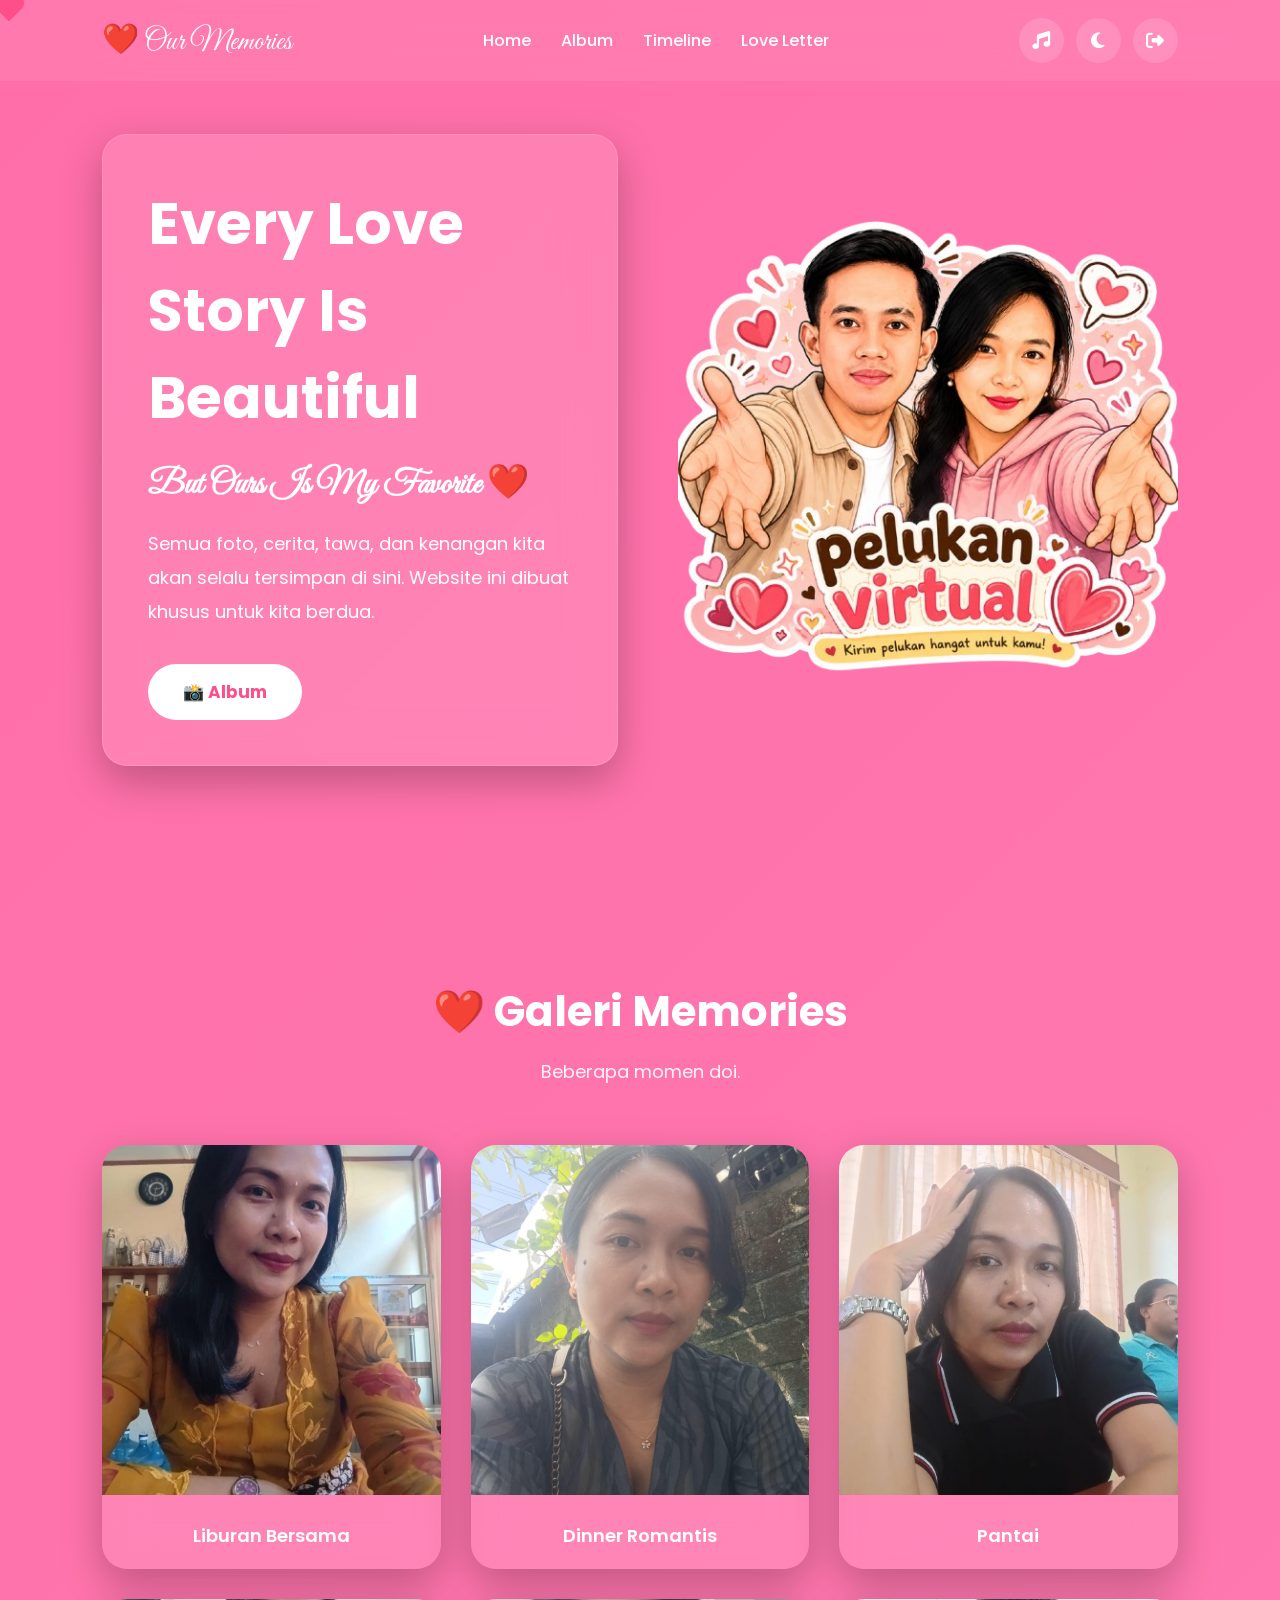
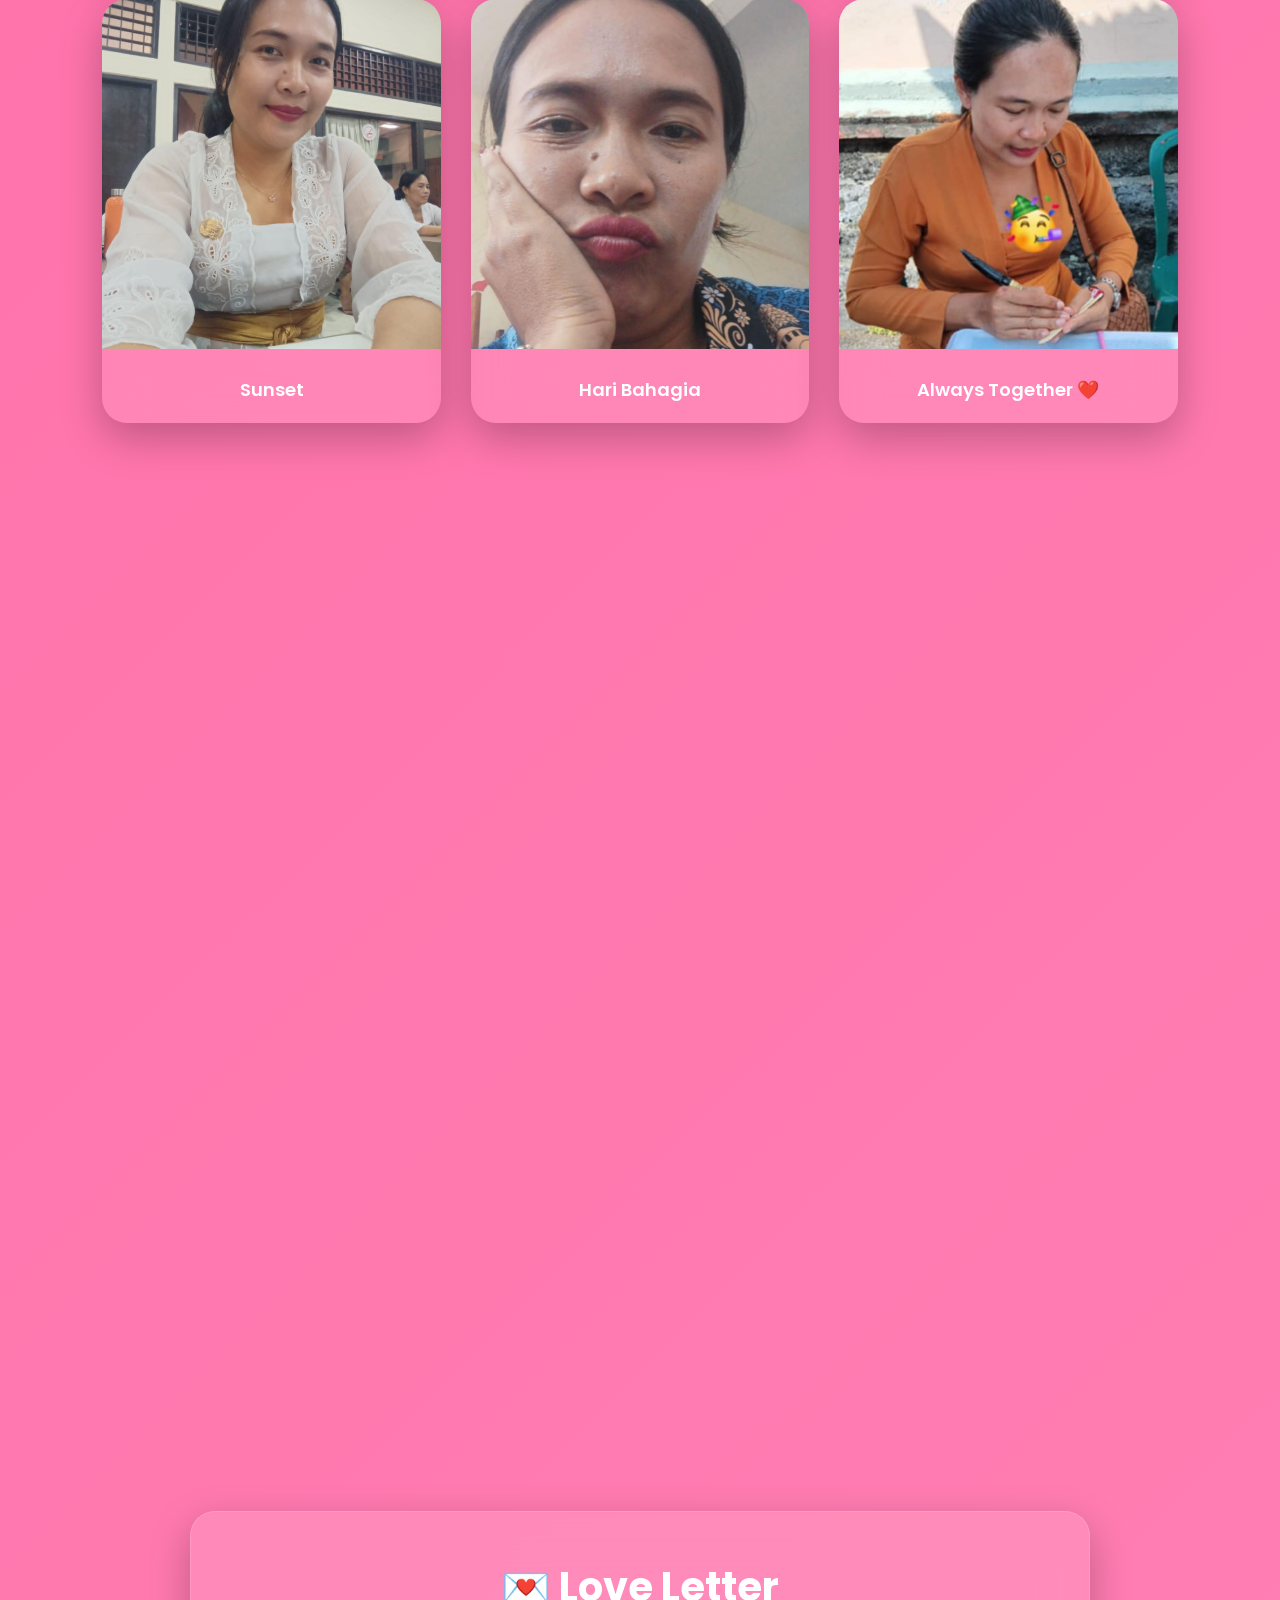
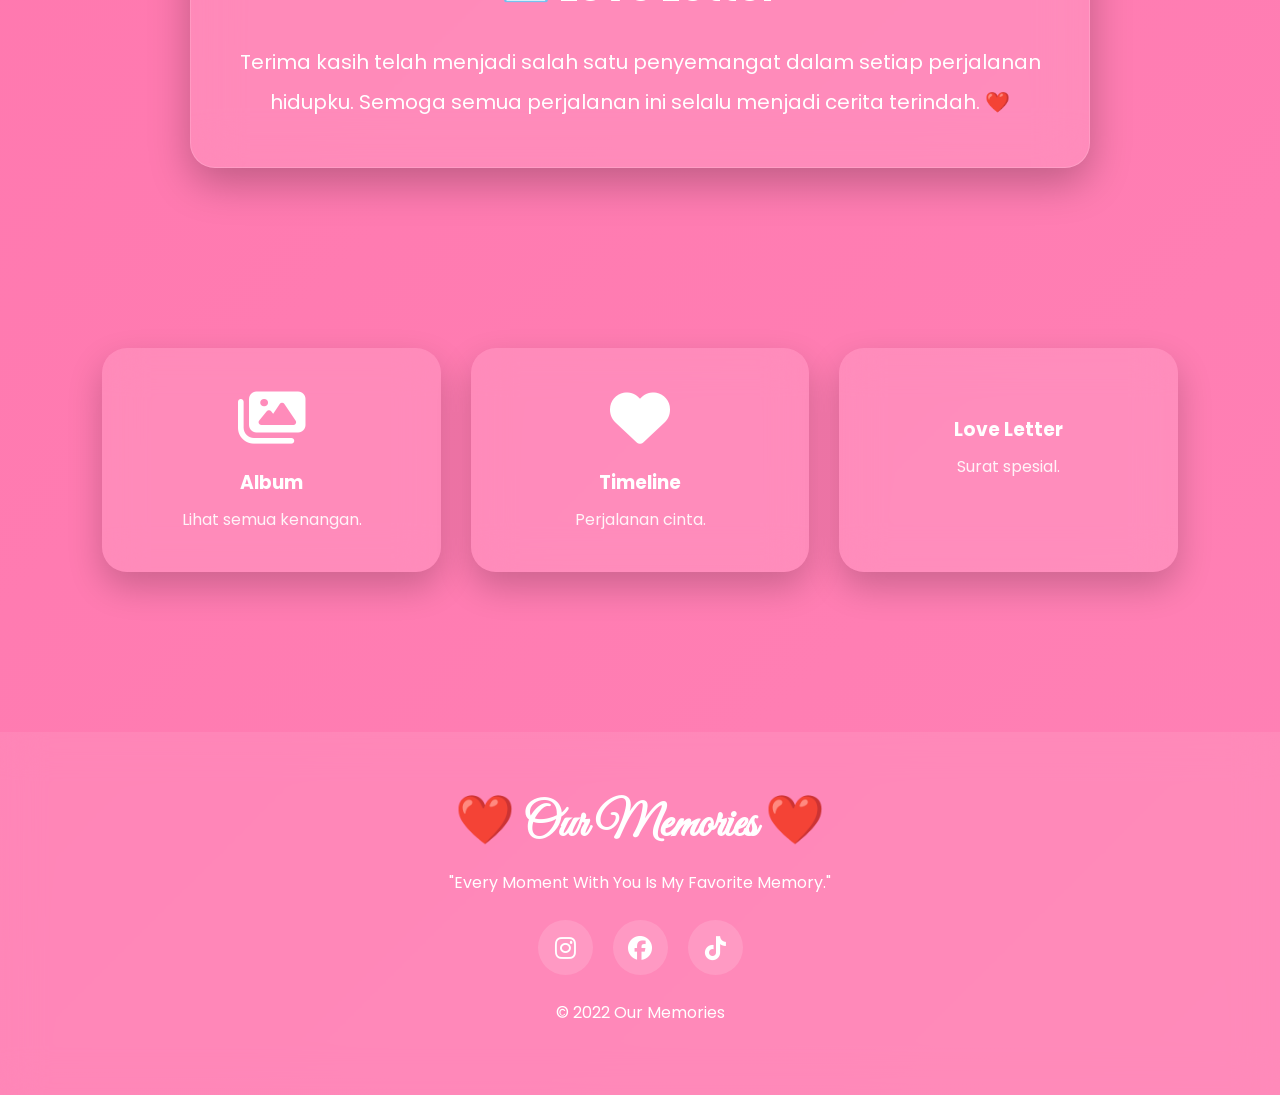
==== home.html @ a4b6fe86 "first commit" ====
<!doctype html>
<html lang="id">
  <head>
    <meta charset="UTF-8" />
    <meta name="viewport" content="width=device-width,initial-scale=1.0" />

    <title>❤️ Our Memories</title>

    <link rel="preconnect" href="https://fonts.googleapis.com" />
    <link rel="preconnect" href="https://fonts.gstatic.com" crossorigin />

    <link
      href="https://fonts.googleapis.com/css2?family=Poppins:wght@300;400;500;600;700&family=Great+Vibes&display=swap"
      rel="stylesheet"
    />

    <link rel="stylesheet" href="css/style.css" />

    <link rel="stylesheet" href="css/animation.css" />

    <link rel="stylesheet" href="css/responsive.css" />

    <link
      rel="stylesheet"
      href="https://cdnjs.cloudflare.com/ajax/libs/font-awesome/6.7.2/css/all.min.css"
    />
  </head>

  <body>
    <div id="loader">
      <div class="loader-heart"></div>

      <h2>Loading Memories...</h2>
    </div>

    <audio id="music" loop>
      <source
        src="assets/audio/Seribu Bidadari - Ary Kencana (Official wedding videoclip Gede & Ayu).mp3"
      />
    </audio>

    <div id="cursor-heart"></div>

    <div id="particles"></div>

    <nav>
      <div class="logo">❤️ Our Memories</div>

      <ul>
        <li>
          <a href="index.html"> Home </a>
        </li>

        <li>
          <a href="#section-title"> Album </a>
        </li>

        <li>
          <a href="timeline.html"> Timeline </a>
        </li>

        <li>
          <a href="surat.html"> Love Letter </a>
        </li>
      </ul>

      <div class="nav-right">
        <button id="musicBtn">
          <i class="fa-solid fa-music"></i>
        </button>

        <button id="darkBtn">
          <i class="fa-solid fa-moon"></i>
        </button>

        <button onclick="logout()">
          <i class="fa-solid fa-right-from-bracket"></i>
        </button>

        <script>
          function logout() {
            localStorage.removeItem("login");
            localStorage.removeItem("user");

            location.href = "index.html";
          }
        </script>
      </div>
    </nav>

    <header class="hero">
      <div class="glass">
        <h1>Every Love Story Is Beautiful</h1>

        <h2>But Ours Is My Favorite ❤️</h2>

        <p>
          Semua foto, cerita, tawa, dan kenangan kita akan selalu tersimpan di
          sini. Website ini dibuat khusus untuk kita berdua.
        </p>

        <div class="hero-button">
          <a href="#section-title">
            <button>📸 Album</button>
          </a>
        </div>
      </div>

      <div class="hero-image">
        <img src="assets/img/couple.png" />
      </div>
    </header>

    <section id="section-title" class="section-title">
      <h2>❤️ Galeri Memories</h2>

      <p>Beberapa momen doi.</p>
    </section>

    <section class="gallery">
      <div class="card">
        <img src="assets/img/foto1.jpg" />

        <div class="caption">Liburan Bersama</div>
      </div>

      <div class="card">
        <img src="assets/img/foto2.jpg" />

        <div class="caption">Dinner Romantis</div>
      </div>

      <div class="card">
        <img src="assets/img/foto3.jpg" />

        <div class="caption">Pantai</div>
      </div>

      <div class="card">
        <img src="assets/img/foto4.jpg" />

        <div class="caption">Sunset</div>
      </div>

      <div class="card">
        <img src="assets/img/foto5.jpg" />

        <div class="caption">Hari Bahagia</div>
      </div>

      <div class="card">
        <img src="assets/img/foto6.jpg" />

        <div class="caption">Always Together ❤️</div>
      </div>

      <div class="card">
        <img src="assets/img/foto7.jpg" />

        <div class="caption">Always Together ❤️</div>
      </div>

      <div class="card">
        <img src="assets/img/foto8.jpg" />

        <div class="caption">Always Together ❤️</div>
      </div>

      <div class="card">
        <img src="assets/img/foto9.jpg" />

        <div class="caption">Always Together ❤️</div>
      </div>

      <div class="card">
        <img src="assets/img/foto10.jpg" />

        <div class="caption">Always Together ❤️</div>
      </div>

      <div class="card">
        <img src="assets/img/foto11.jpeg" />

        <div class="caption">Always Together ❤️</div>
      </div>

      <div class="card">
        <img src="assets/img/foto12.jpeg" />

        <div class="caption">Always Together ❤️</div>
      </div>
    </section>

    <!-- ================= LOVE LETTER ================= -->

    <section class="letter">
      <div class="glass">
        <h2>💌 Love Letter</h2>

        <p id="typingText">
          Terima kasih telah menjadi salah satu penyemangat dalam setiap
          perjalanan hidupku. Semoga semua perjalanan ini selalu menjadi cerita
          terindah. ❤️
        </p>
      </div>
    </section>

    <!-- ================= MENU ================= -->

    <section class="menu-grid">
      <a href="album.html" class="menu-card">
        <i class="fa-solid fa-images"></i>

        <h3>Album</h3>

        <p>Lihat semua kenangan.</p>
      </a>

      <a href="timeline.html" class="menu-card">
        <i class="fa-solid fa-heart"></i>

        <h3>Timeline</h3>

        <p>Perjalanan cinta.</p>
      </a>

      <a href="surat.html" class="menu-card">
        <i class="fa-solid fa-envelope-open-heart"></i>

        <h3>Love Letter</h3>

        <p>Surat spesial.</p>
      </a>
    </section>

    <!-- ================= FOOTER ================= -->

    <footer>
      <div class="footer-content">
        <h2>❤️ Our Memories ❤️</h2>

        <p>"Every Moment With You Is My Favorite Memory."</p>

        <div class="footer-social">
          <a href="#">
            <i class="fa-brands fa-instagram"></i>
          </a>

          <a href="#">
            <i class="fa-brands fa-facebook"></i>
          </a>

          <a href="#">
            <i class="fa-brands fa-tiktok"></i>
          </a>
        </div>

        <p class="copyright">© 2022 Our Memories</p>
      </div>
    </footer>

    <!-- ================= LIGHTBOX ================= -->

    <div id="lightbox">
      <span id="closeLightbox"> &times; </span>

      <img id="lightboxImg" />
    </div>

    <!-- ================= SCRIPT ================= -->

    <script src="js/app.js"></script>

    <script src="js/animation.js"></script>

    <script src="js/music.js"></script>

    <script src="js/countdown.js"></script>

    <script src="js/gallery.js"></script>
  </body>
</html>
---- css/style.css ----
/* ===========================
   RESET
=========================== */

* {
  margin: 0;
  padding: 0;
  box-sizing: border-box;
  text-decoration: none;
  list-style: none;
  scroll-behavior: smooth;
  font-family: "Poppins", sans-serif;
}

:root {
  --primary: #ff4f8b;
  --secondary: #ff84b7;
  --glass: rgba(255, 255, 255, 0.12);
  --white: #fff;
  --text: #f5f5f5;
  --dark: #111827;
  --shadow: 0 15px 40px rgba(0, 0, 0, 0.25);
}

body {
  background: linear-gradient(135deg, #ff6ea8, #ff94c2, #ffc8dd);

  color: var(--white);

  overflow-x: hidden;

  min-height: 100vh;
}

/* ===========================
LOADER
=========================== */

#loader {
  position: fixed;

  inset: 0;

  background: #ff6ea8;

  display: flex;

  flex-direction: column;

  justify-content: center;

  align-items: center;

  z-index: 99999;

  transition: 0.8s;
}

.loader-heart {
  width: 80px;

  height: 80px;

  background: var(--white);

  transform: rotate(45deg);

  animation: heartbeat 1s infinite;
}

.loader-heart:before,
.loader-heart:after {
  content: "";

  position: absolute;

  width: 80px;

  height: 80px;

  background: var(--white);

  border-radius: 50%;
}

.loader-heart:before {
  left: -40px;
}

.loader-heart:after {
  top: -40px;
}

/* ===========================
NAVBAR
=========================== */

nav {
  position: fixed;

  top: 0;

  left: 0;

  width: 100%;

  padding: 18px 8%;

  display: flex;

  justify-content: space-between;

  align-items: center;

  background: rgba(255, 255, 255, 0.08);

  backdrop-filter: blur(20px);

  z-index: 999;
}

.logo {
  font-size: 30px;

  font-family: "Great Vibes", cursive;
}

nav ul {
  display: flex;

  gap: 30px;
}

nav ul a {
  color: #fff;

  font-weight: 500;

  transition: 0.3s;
}

nav ul a:hover {
  color: #ffe7ef;
}

.nav-right {
  display: flex;

  gap: 12px;
}

.nav-right button {
  width: 45px;

  height: 45px;

  border: none;

  border-radius: 50%;

  background: rgba(255, 255, 255, 0.15);

  color: white;

  cursor: pointer;

  font-size: 18px;

  transition: 0.3s;
}

.nav-right button:hover {
  transform: scale(1.15);
}

/* ===========================
HERO
=========================== */

.hero {
  min-height: 100vh;

  display: flex;

  justify-content: space-between;

  align-items: center;

  padding: 120px 8%;

  gap: 60px;
}

.glass {
  background: var(--glass);

  backdrop-filter: blur(25px);

  border-radius: 25px;

  padding: 45px;

  box-shadow: var(--shadow);

  border: 1px solid rgba(255, 255, 255, 0.15);
}

.hero h1 {
  font-size: 58px;

  margin-bottom: 20px;
}

.hero h2 {
  font-size: 34px;

  margin-bottom: 20px;

  font-family: "Great Vibes";
}

.hero p {
  font-size: 18px;

  line-height: 34px;

  margin-bottom: 35px;
}

.hero-button {
  display: flex;

  gap: 20px;

  flex-wrap: wrap;
}

.hero-button button {
  padding: 15px 35px;

  border: none;

  border-radius: 50px;

  background: white;

  color: #ff4f8b;

  font-weight: 700;

  font-size: 17px;

  cursor: pointer;

  transition: 0.4s;
}

.hero-button button:hover {
  transform: translateY(-5px);

  box-shadow: 0 20px 40px rgba(0, 0, 0, 0.25);
}

.hero-image img {
  width: 500px;

  animation: float 4s ease-in-out infinite;
}

/* ===========================
SECTION
=========================== */

.section-title {
  text-align: center;

  padding: 80px 20px 40px;
}

.section-title h2 {
  font-size: 42px;

  margin-bottom: 15px;
}

.section-title p {
  font-size: 18px;

  opacity: 0.9;
}

/* ===========================
GALLERY
=========================== */

.gallery {
  padding: 20px 8% 80px;

  display: grid;

  grid-template-columns: repeat(auto-fit, minmax(300px, 1fr));

  gap: 30px;
}

.card {
  overflow: hidden;

  border-radius: 25px;

  background: rgba(255, 255, 255, 0.12);

  backdrop-filter: blur(20px);

  box-shadow: var(--shadow);

  transition: 0.5s;

  cursor: pointer;

  opacity: 0;

  transform: translateY(80px);
}

.card.show {
  opacity: 1;

  transform: translateY(0);

  transition: 1.2s;
}

.card:hover {
  transform: translateY(-12px);
}

.card img {
  width: 100%;

  height: 350px;

  object-fit: cover;

  transition: 1.2s;
}

.card:hover img {
  transform: scale(1.08);
}

.caption {
  padding: 20px;

  text-align: center;

  font-size: 18px;

  font-weight: 600;
}
/* ===========================
TIMELINE
=========================== */

.timeline {
  padding: 100px 8%;
}

.timeline-container {
  position: relative;
  max-width: 900px;
  margin: auto;
}

.timeline-container::before {
  content: "";
  position: absolute;
  left: 50%;
  top: 0;
  width: 4px;
  height: 100%;
  background: rgba(255, 255, 255, 0.4);
  transform: translateX(-50%);
}

.timeline-item {
  position: relative;
  width: 50%;
  padding: 30px 40px;
}

.timeline-item:nth-child(odd) {
  left: 0;
  text-align: right;
}

.timeline-item:nth-child(even) {
  left: 50%;
}

.timeline-item .content {
  background: rgba(255, 255, 255, 0.12);
  backdrop-filter: blur(20px);
  border-radius: 20px;
  padding: 25px;
  box-shadow: 0 10px 30px rgba(0, 0, 0, 0.2);
}

.dot {
  position: absolute;
  width: 22px;
  height: 22px;
  background: #fff;
  border-radius: 50%;
  top: 40px;
  right: -11px;
}

.timeline-item:nth-child(even) .dot {
  left: -11px;
}

/* ===========================
LETTER
=========================== */

.letter {
  padding: 100px 8%;
}

.letter .glass {
  max-width: 900px;
  margin: auto;
  text-align: center;
}

.letter h2 {
  font-size: 40px;
  margin-bottom: 25px;
}

.letter p {
  font-size: 20px;
  line-height: 40px;
}

/* ===========================
COUNTDOWN
=========================== */

.countdown {
  padding: 80px 8%;
}

.countdown .glass {
  max-width: 700px;
  margin: auto;
  text-align: center;
}

#timer {
  margin-top: 20px;
  font-size: 60px;
  font-weight: bold;
}

/* ===========================
MENU GRID
=========================== */

.menu-grid {
  padding: 80px 8%;
  display: grid;
  grid-template-columns: repeat(auto-fit, minmax(250px, 1fr));
  gap: 30px;
}

.menu-card {
  background: rgba(255, 255, 255, 0.12);
  backdrop-filter: blur(20px);
  border-radius: 25px;
  padding: 40px;
  color: white;
  text-align: center;
  transition: 0.4s;
  box-shadow: 0 15px 35px rgba(0, 0, 0, 0.2);
}

.menu-card:hover {
  transform: translateY(-12px);
}

.menu-card i {
  font-size: 60px;
  margin-bottom: 20px;
  color: #fff;
}

.menu-card h3 {
  margin-bottom: 10px;
}

.menu-card p {
  opacity: 0.9;
}

/* ===========================
FOOTER
=========================== */

footer {
  margin-top: 80px;
  background: rgba(255, 255, 255, 0.08);
  backdrop-filter: blur(20px);
  padding: 60px 20px;
  text-align: center;
}

.footer-content h2 {
  font-family: "Great Vibes", cursive;
  font-size: 48px;
  margin-bottom: 15px;
}

.footer-content p {
  margin: 10px 0;
}

.footer-social {
  display: flex;
  justify-content: center;
  gap: 20px;
  margin: 25px 0;
}

.footer-social a {
  width: 55px;
  height: 55px;
  border-radius: 50%;
  background: rgba(255, 255, 255, 0.15);
  display: flex;
  align-items: center;
  justify-content: center;
  color: white;
  font-size: 24px;
  transition: 0.3s;
}

.footer-social a:hover {
  transform: scale(1.15);
}

/* ===========================
LIGHTBOX
=========================== */

#lightbox {
  position: fixed;
  inset: 0;
  background: rgba(0, 0, 0, 0.92);
  display: none;
  justify-content: center;
  align-items: center;
  z-index: 99999;
}

#lightbox img {
  max-width: 90%;
  max-height: 90%;
  border-radius: 20px;
}

#closeLightbox {
  position: absolute;
  top: 30px;
  right: 40px;
  color: white;
  font-size: 45px;
  cursor: pointer;
}

/* ===========================
CURSOR HEART
=========================== */

#cursor-heart {
  position: fixed;
  width: 18px;
  height: 18px;
  background: #ff4f8b;
  transform: rotate(45deg);
  pointer-events: none;
  z-index: 999999;
}

#cursor-heart:before,
#cursor-heart:after {
  content: "";
  position: absolute;
  width: 18px;
  height: 18px;
  background: #ff4f8b;
  border-radius: 50%;
}

#cursor-heart:before {
  left: -9px;
}

#cursor-heart:after {
  top: -9px;
}

/* ===========================
SCROLLBAR
=========================== */

::-webkit-scrollbar {
  width: 10px;
}

::-webkit-scrollbar-thumb {
  background: #ff4f8b;
  border-radius: 20px;
}

::-webkit-scrollbar-track {
  background: #ffffff22;
}
---- css/animation.css ----
/* ===========================
ANIMATION
=========================== */

@keyframes heartbeat {
  0% {
    transform: rotate(45deg) scale(0.8);
  }

  50% {
    transform: rotate(45deg) scale(1);
  }

  100% {
    transform: rotate(45deg) scale(0.8);
  }
}

/* ===========================
FLOAT IMAGE
=========================== */

@keyframes float {
  0% {
    transform: translateY(0px);
  }

  50% {
    transform: translateY(-20px);
  }

  100% {
    transform: translateY(0px);
  }
}

/* ===========================
FADE UP
=========================== */

.fade-up {
  opacity: 0;

  transform: translateY(60px);

  transition: 1s;
}

.fade-up.show {
  opacity: 1;

  transform: translateY(0);
}

/* ===========================
ZOOM IN
=========================== */

.zoom {
  opacity: 0;

  transform: scale(0.8);

  transition: 1s;
}

.zoom.show {
  opacity: 1;

  transform: scale(1);
}

/* ===========================
LEFT
=========================== */

.left {
  opacity: 0;

  transform: translateX(-80px);

  transition: 1s;
}

.left.show {
  opacity: 1;

  transform: translateX(0);
}

/* ===========================
RIGHT
=========================== */

.right {
  opacity: 0;

  transform: translateX(80px);

  transition: 1s;
}

.right.show {
  opacity: 1;

  transform: translateX(0);
}

/* ===========================
ROTATE
=========================== */

.rotate {
  animation: rotate 20s linear infinite;
}

@keyframes rotate {
  from {
    transform: rotate(0deg);
  }

  to {
    transform: rotate(360deg);
  }
}

/* ===========================
HEART FLOAT
=========================== */

.heart {
  position: fixed;

  font-size: 20px;

  pointer-events: none;

  animation: heartFly 4s linear forwards;

  z-index: 99999;
}

@keyframes heartFly {
  0% {
    opacity: 1;

    transform: translateY(0) scale(1);
  }

  100% {
    opacity: 0;

    transform: translateY(-180px) scale(2);
  }
}

/* ===========================
SAKURA
=========================== */

.sakura {
  position: fixed;

  top: -50px;

  font-size: 20px;

  pointer-events: none;

  animation: sakuraFall linear infinite;

  opacity: 0.8;

  z-index: 1;
}

@keyframes sakuraFall {
  0% {
    transform: translateY(-50px) translateX(0) rotate(0deg);
  }

  25% {
    transform: translateY(25vh) translateX(30px) rotate(90deg);
  }

  50% {
    transform: translateY(50vh) translateX(-30px) rotate(180deg);
  }

  75% {
    transform: translateY(75vh) translateX(30px) rotate(270deg);
  }

  100% {
    transform: translateY(110vh) translateX(-30px) rotate(360deg);
  }
}

/* ===========================
BACKGROUND
=========================== */

body {
  background-size: 400% 400%;

  animation: bgMove 18s ease infinite;
}

@keyframes bgMove {
  0% {
    background-position: 0% 50%;
  }

  50% {
    background-position: 100% 50%;
  }

  100% {
    background-position: 0% 50%;
  }
}

/* ===========================
GLASS HOVER
=========================== */

.glass {
  transition: 0.5s;
}

.glass:hover {
  transform: translateY(-8px);

  box-shadow: 0 20px 45px rgba(0, 0, 0, 0.3);
}

/* ===========================
CARD
=========================== */

.card {
  transition: 0.5s;
}

.card:hover {
  transform: translateY(-10px) scale(1.02);
}

.card img {
  transition: 8s;
}

.card:hover img {
  transform: scale(1.15);
}

/* ===========================
BUTTON
=========================== */

button {
  transition: 0.4s;
}

button:hover {
  transform: translateY(-5px);
}

/* ===========================
LOADER
=========================== */

.hideLoader {
  opacity: 0;

  visibility: hidden;
}

/* ===========================
MENU
=========================== */

.menu-card {
  transition: 0.4s;
}

.menu-card:hover {
  transform: translateY(-10px) scale(1.05);
}

/* ===========================
LIGHTBOX
=========================== */

#lightbox img {
  animation: zoomOpen 0.4s;
}

@keyframes zoomOpen {
  from {
    transform: scale(0.5);

    opacity: 0;
  }

  to {
    transform: scale(1);

    opacity: 1;
  }
}
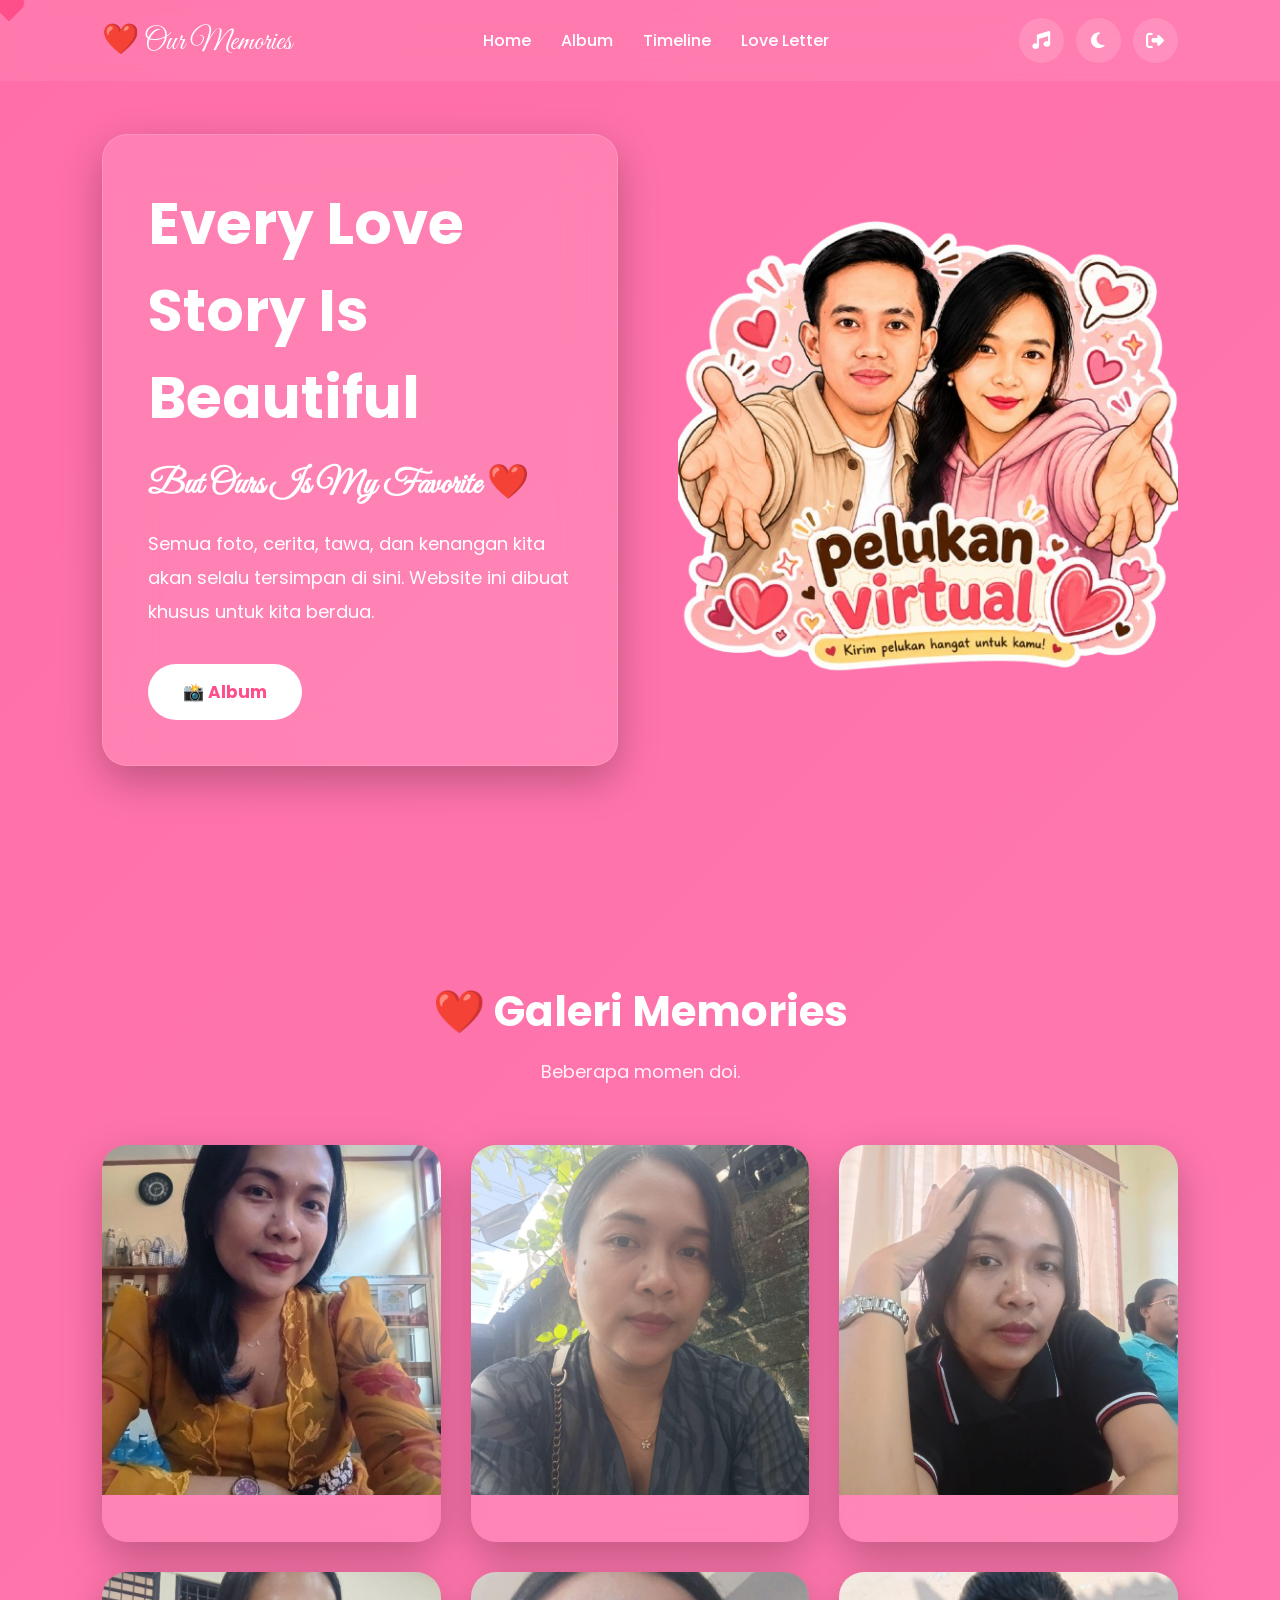
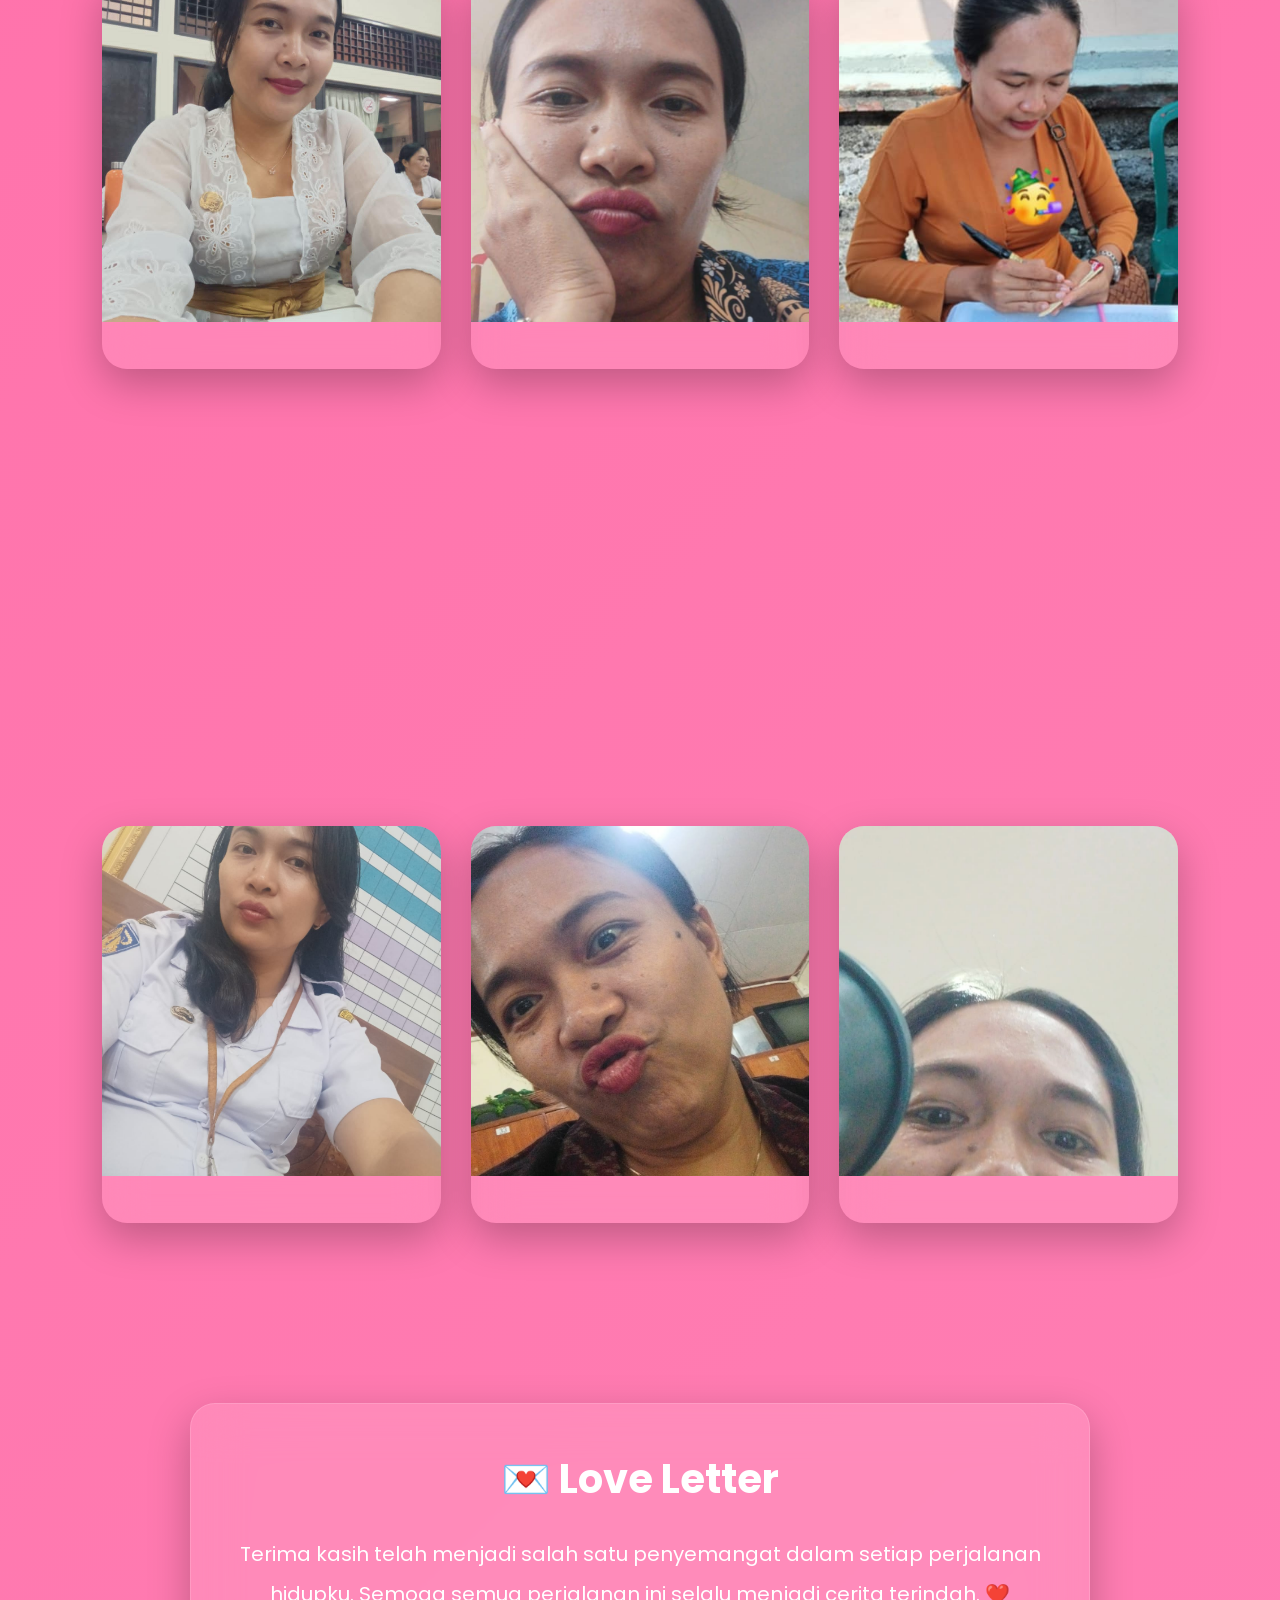
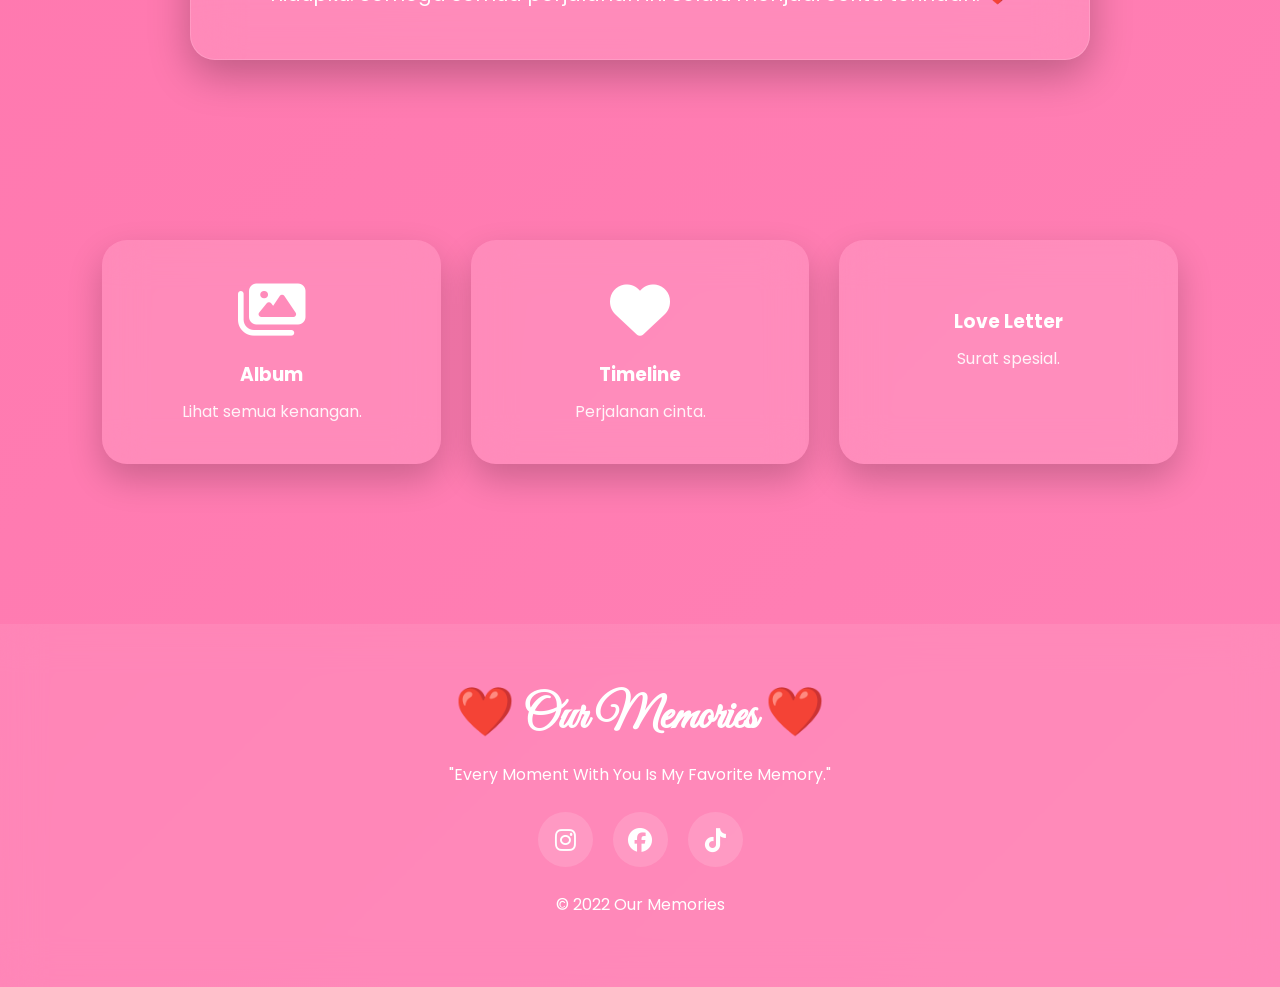
==== commit 45bcd777: "Update website" ====
--- a/home.html
+++ b/home.html
@@ -121,73 +121,73 @@
       <div class="card">
         <img src="assets/img/foto1.jpg" />
 
-        <div class="caption">Liburan Bersama</div>
+        <div class="caption"></div>
       </div>
 
       <div class="card">
         <img src="assets/img/foto2.jpg" />
 
-        <div class="caption">Dinner Romantis</div>
+        <div class="caption"></div>
       </div>
 
       <div class="card">
         <img src="assets/img/foto3.jpg" />
 
-        <div class="caption">Pantai</div>
+        <div class="caption"></div>
       </div>
 
       <div class="card">
         <img src="assets/img/foto4.jpg" />
 
-        <div class="caption">Sunset</div>
+        <div class="caption"></div>
       </div>
 
       <div class="card">
         <img src="assets/img/foto5.jpg" />
 
-        <div class="caption">Hari Bahagia</div>
+        <div class="caption"></div>
       </div>
 
       <div class="card">
         <img src="assets/img/foto6.jpg" />
 
-        <div class="caption">Always Together ❤️</div>
+        <div class="caption"></div>
       </div>
 
       <div class="card">
         <img src="assets/img/foto7.jpg" />
 
-        <div class="caption">Always Together ❤️</div>
+        <div class="caption"></div>
       </div>
 
       <div class="card">
         <img src="assets/img/foto8.jpg" />
 
-        <div class="caption">Always Together ❤️</div>
+        <div class="caption"></div>
       </div>
 
       <div class="card">
         <img src="assets/img/foto9.jpg" />
 
-        <div class="caption">Always Together ❤️</div>
+        <div class="caption"></div>
       </div>
 
       <div class="card">
         <img src="assets/img/foto10.jpg" />
 
-        <div class="caption">Always Together ❤️</div>
+        <div class="caption"></div>
       </div>
 
       <div class="card">
         <img src="assets/img/foto11.jpeg" />
 
-        <div class="caption">Always Together ❤️</div>
+        <div class="caption"></div>
       </div>
 
       <div class="card">
         <img src="assets/img/foto12.jpeg" />
 
-        <div class="caption">Always Together ❤️</div>
+        <div class="caption"></div>
       </div>
     </section>
 
--- a/css/style.css
+++ b/css/style.css
@@ -627,3 +627,199 @@
 ::-webkit-scrollbar-track {
   background: #ffffff22;
 }
+/* ===========================
+TABLET
+=========================== */
+@media (max-width: 992px) {
+  nav {
+    padding: 15px 20px;
+    flex-wrap: wrap;
+  }
+
+  nav ul {
+    gap: 15px;
+  }
+
+  .hero {
+    flex-direction: column-reverse;
+    padding: 40px 20px;
+    text-align: center;
+  }
+
+  .hero-image img {
+    width: 320px;
+    max-width: 100%;
+  }
+
+  .hero .glass {
+    width: 100%;
+  }
+
+  .gallery {
+    grid-template-columns: repeat(2, 1fr);
+    gap: 15px;
+    padding: 20px;
+  }
+
+  .menu-grid {
+    grid-template-columns: repeat(2, 1fr);
+    padding: 20px;
+  }
+
+  .letter {
+    padding: 30px 20px;
+  }
+}
+
+/* ===========================
+MOBILE
+=========================== */
+@media (max-width: 768px) {
+  nav {
+    display: flex;
+    flex-direction: column;
+    gap: 15px;
+    padding: 15px;
+  }
+
+  .logo {
+    font-size: 24px;
+  }
+
+  nav ul {
+    display: flex;
+    flex-wrap: wrap;
+    justify-content: center;
+    gap: 10px;
+    padding: 0;
+  }
+
+  nav ul li {
+    list-style: none;
+  }
+
+  .nav-right {
+    display: flex;
+    justify-content: center;
+    gap: 10px;
+    flex-wrap: wrap;
+  }
+
+  .hero {
+    padding: 25px 15px;
+  }
+
+  .hero h1 {
+    font-size: 32px;
+  }
+
+  .hero h2 {
+    font-size: 22px;
+  }
+
+  .hero p {
+    font-size: 15px;
+    line-height: 1.7;
+  }
+
+  .hero-image img {
+    width: 260px;
+  }
+
+  .section-title h2 {
+    font-size: 28px;
+  }
+
+  .gallery {
+    grid-template-columns: 1fr;
+    padding: 15px;
+    gap: 18px;
+  }
+
+  .card img {
+    height: auto;
+  }
+
+  .letter h2 {
+    font-size: 28px;
+  }
+
+  .letter p {
+    font-size: 15px;
+    line-height: 1.8;
+  }
+
+  .menu-grid {
+    grid-template-columns: 1fr;
+    padding: 15px;
+  }
+
+  .menu-card {
+    padding: 25px;
+  }
+
+  .footer-content {
+    padding: 20px;
+    text-align: center;
+  }
+
+  .footer-social {
+    display: flex;
+    justify-content: center;
+    gap: 15px;
+    margin-top: 15px;
+  }
+}
+
+/* ===========================
+HP KECIL
+=========================== */
+@media (max-width: 480px) {
+  .hero h1 {
+    font-size: 28px;
+  }
+
+  .hero h2 {
+    font-size: 18px;
+  }
+
+  .hero p {
+    font-size: 14px;
+  }
+
+  .hero button {
+    width: 100%;
+  }
+
+  .hero-image img {
+    width: 220px;
+  }
+
+  .logo {
+    font-size: 20px;
+  }
+
+  .section-title h2 {
+    font-size: 24px;
+  }
+
+  .card {
+    border-radius: 15px;
+    overflow: hidden;
+  }
+
+  .card img {
+    width: 100%;
+    display: block;
+  }
+
+  .caption {
+    font-size: 14px;
+    padding: 10px;
+  }
+
+  button {
+    font-size: 14px;
+    padding: 12px;
+  }
+}
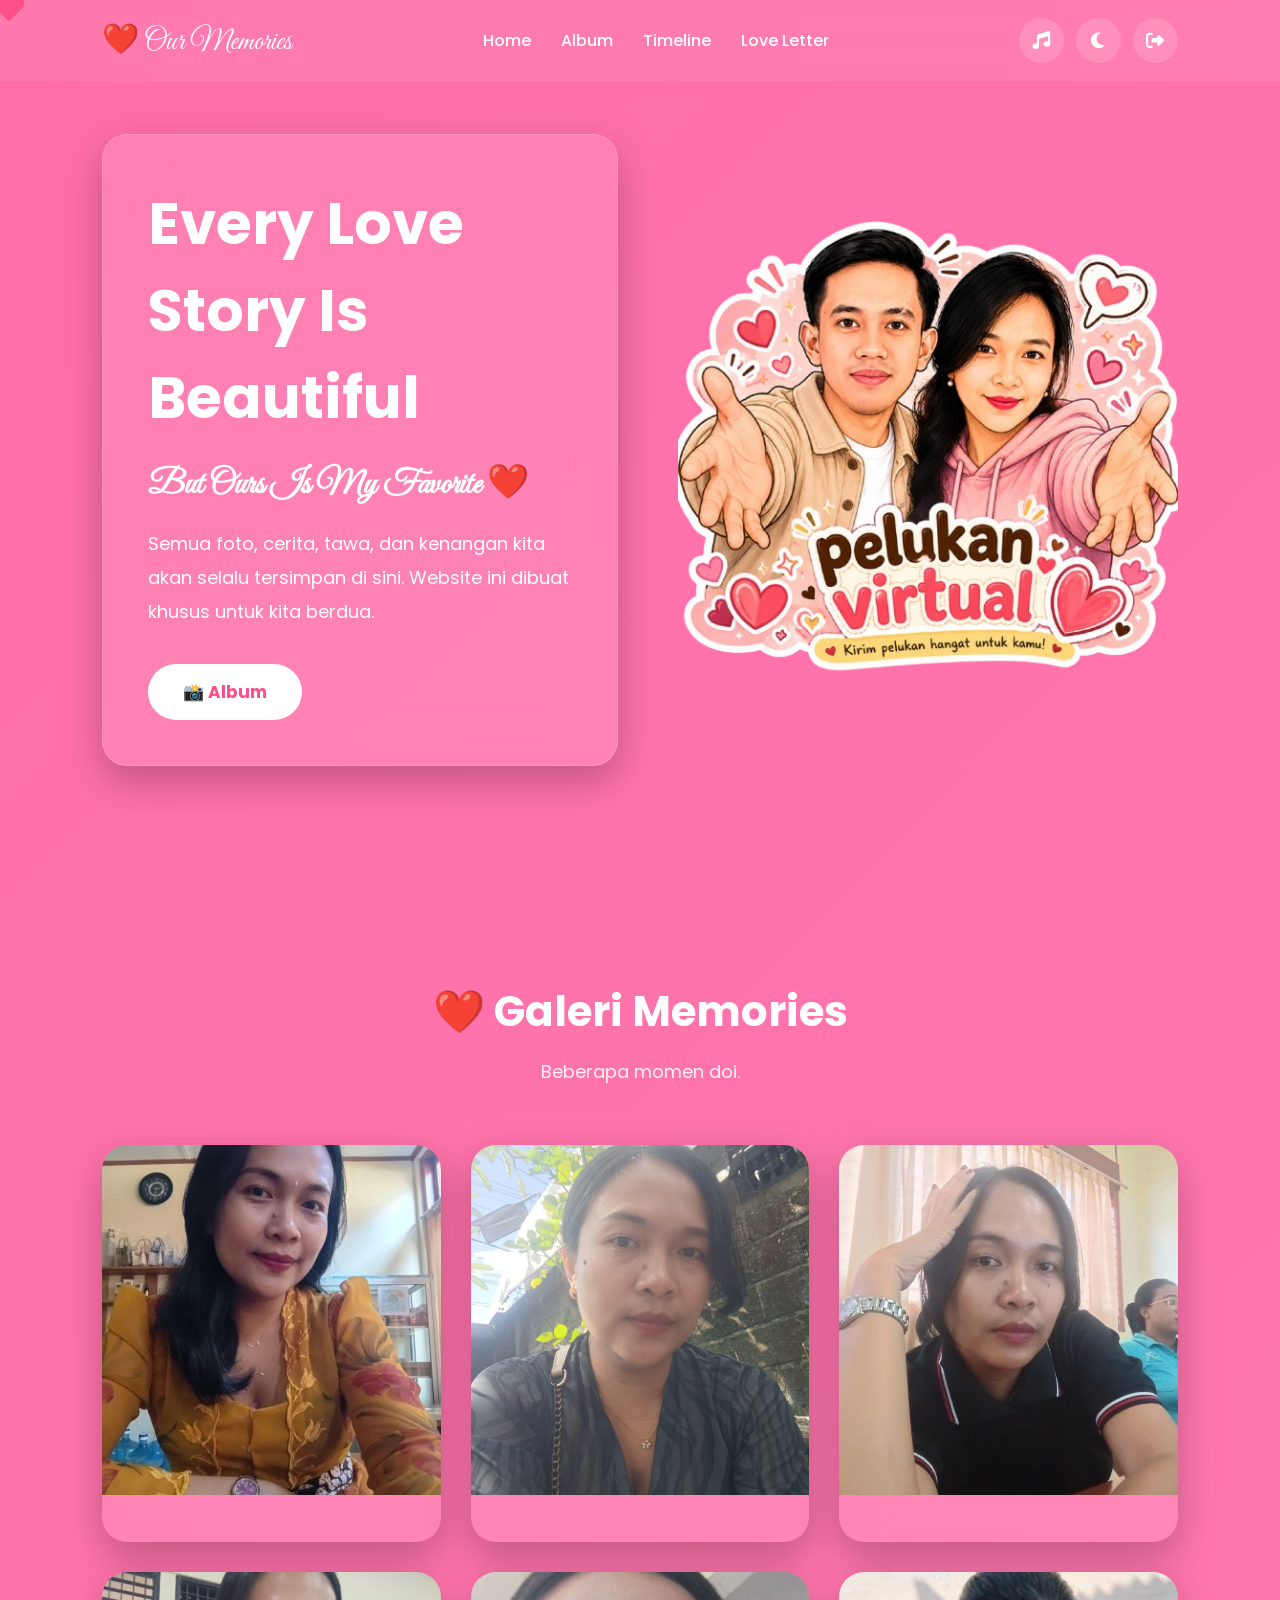
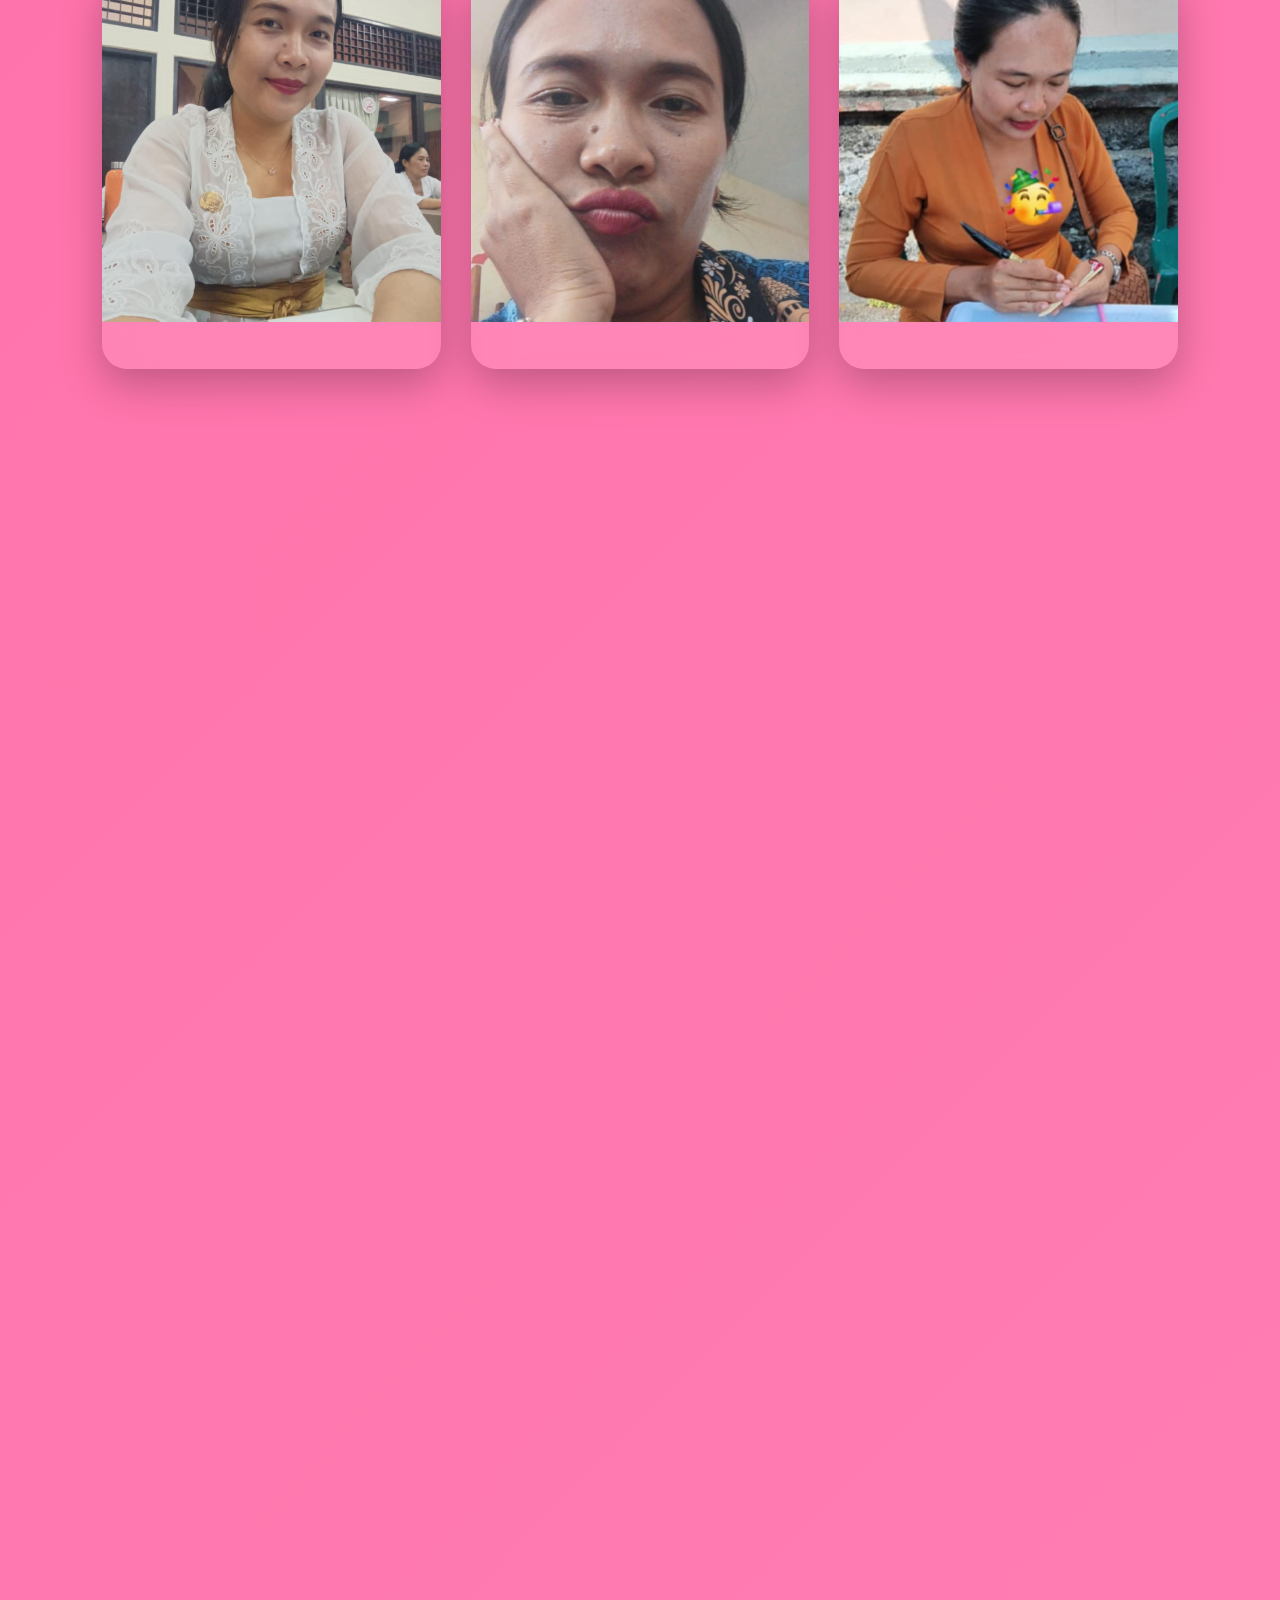
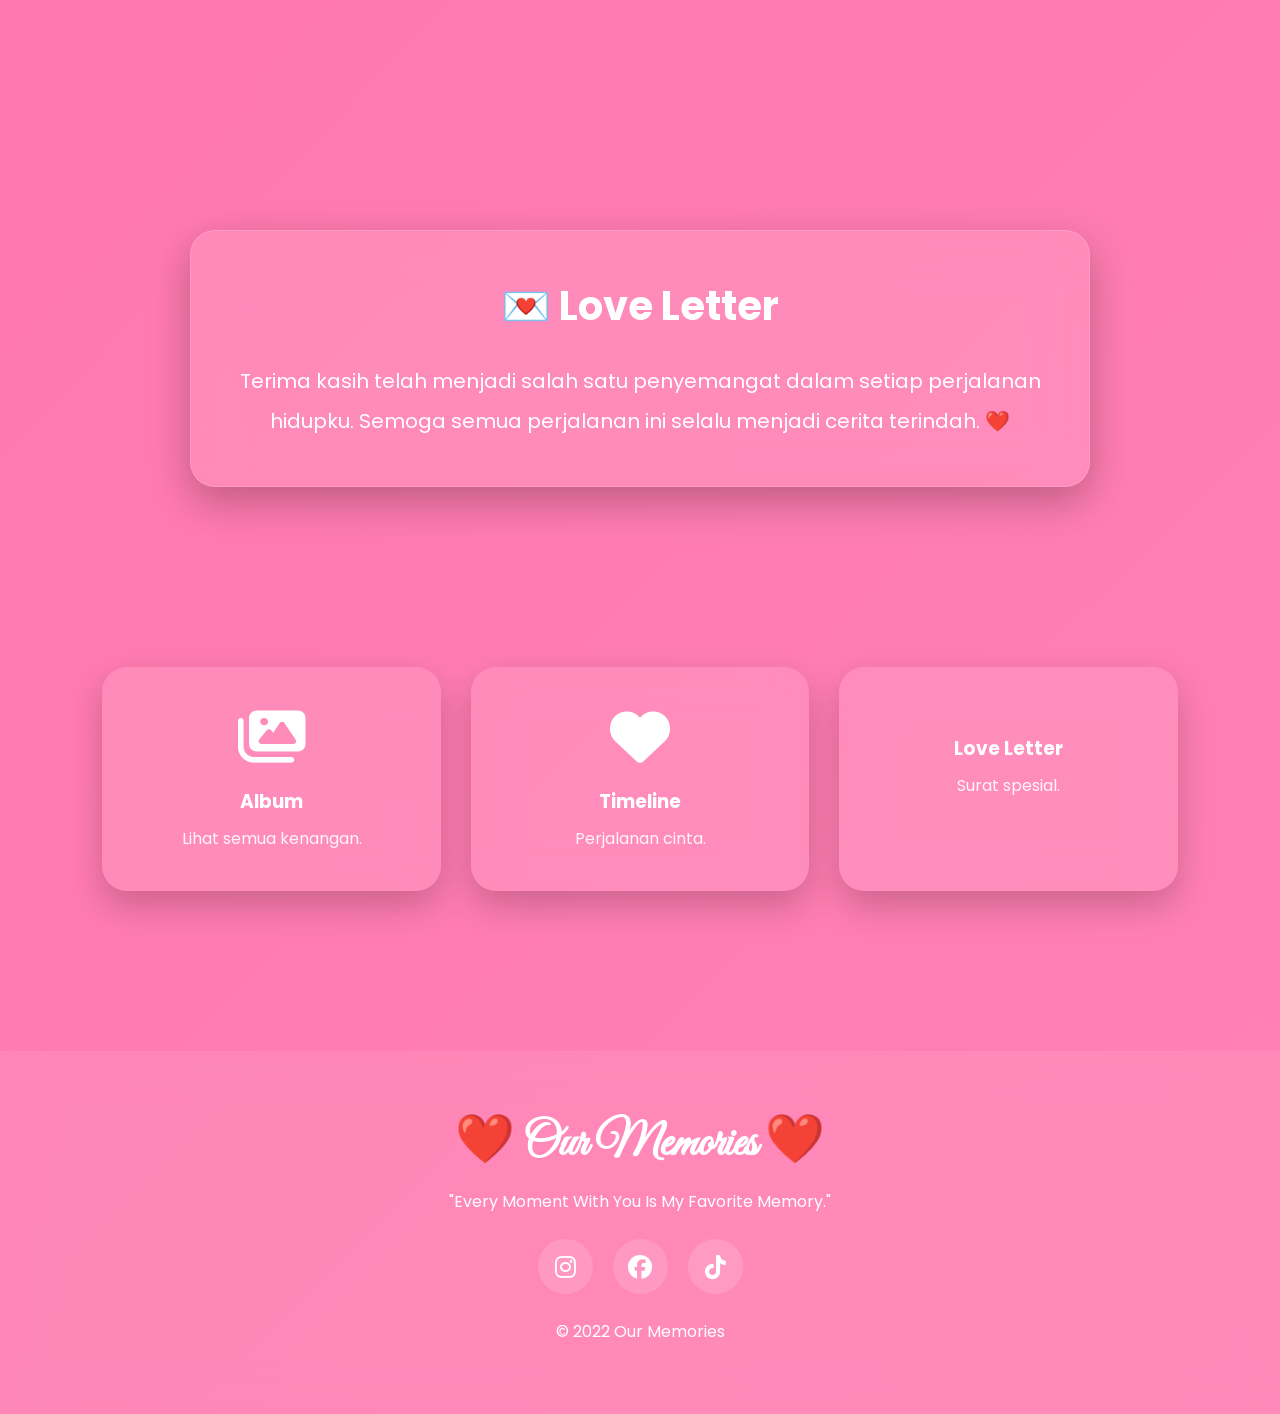
==== commit be31f394: "update website" ====
--- a/home.html
+++ b/home.html
@@ -35,7 +35,7 @@
 
     <audio id="music" loop>
       <source
-        src="assets/audio/Seribu Bidadari - Ary Kencana (Official wedding videoclip Gede & Ayu).mp3"
+        src="assets/audio/Caleb-Hearn-feat-ROSIE-Little-Bit-Better-(CeeNaija.com).mp3"
       />
     </audio>
 
@@ -186,6 +186,21 @@
 
       <div class="card">
         <img src="assets/img/foto12.jpeg" />
+
+        <div class="caption"></div>
+      </div>
+      <div class="card">
+        <img src="assets/img/foto13.jpeg" />
+
+        <div class="caption"></div>
+      </div>
+      <div class="card">
+        <img src="assets/img/foto14.jpeg" />
+
+        <div class="caption"></div>
+      </div>
+      <div class="card">
+        <img src="assets/img/foto15.jpg" />
 
         <div class="caption"></div>
       </div>
--- a/css/style.css
+++ b/css/style.css
@@ -677,9 +677,71 @@
 @media (max-width: 768px) {
   nav {
     display: flex;
-    flex-direction: column;
+    justify-content: space-between;
+    align-items: center;
+    padding: 12px 20px;
+    height: 70px;
+  }
+
+  body {
+    padding-top: 70px;
+  }
+
+  .logo {
+    font-size: 22px;
+  }
+
+  nav ul {
+    display: flex;
     gap: 15px;
-    padding: 15px;
+    flex-wrap: nowrap;
+    overflow-x: auto;
+    white-space: nowrap;
+    scrollbar-width: none;
+  }
+
+  nav ul::-webkit-scrollbar {
+    display: none;
+  }
+
+  nav ul li a {
+    font-size: 14px;
+  }
+
+  .nav-right {
+    display: flex;
+    gap: 8px;
+  }
+
+  .nav-right button {
+    width: 40px;
+    height: 40px;
+    font-size: 16px;
+  }
+
+  .hero {
+    padding: 40px 20px;
+    flex-direction: column-reverse;
+    text-align: center;
+    margin-top: 0;
+  }
+
+  .hero-image img {
+    width: 250px;
+    max-width: 100%;
+  }
+
+  .hero h1 {
+    font-size: 30px;
+  }
+
+  .hero h2 {
+    font-size: 22px;
+  }
+
+  .hero p {
+    font-size: 15px;
+    line-height: 28px;
   }
 
   .logo {
@@ -823,3 +885,42 @@
     padding: 12px;
   }
 }
+@media (max-width: 768px) {
+  nav {
+    position: fixed;
+    top: 0;
+    left: 0;
+    width: 100%;
+    padding: 12px 15px;
+    z-index: 999;
+  }
+
+  body {
+    padding-top: 85px;
+  }
+
+  .hero {
+    margin-top: 20px;
+  }
+
+  nav ul {
+    display: flex;
+    justify-content: center;
+    flex-wrap: wrap;
+    gap: 8px;
+  }
+
+  nav ul li a {
+    font-size: 14px;
+  }
+
+  .logo {
+    font-size: 20px;
+  }
+
+  .hero-image img {
+    width: 220px;
+    margin: auto;
+    display: block;
+  }
+}
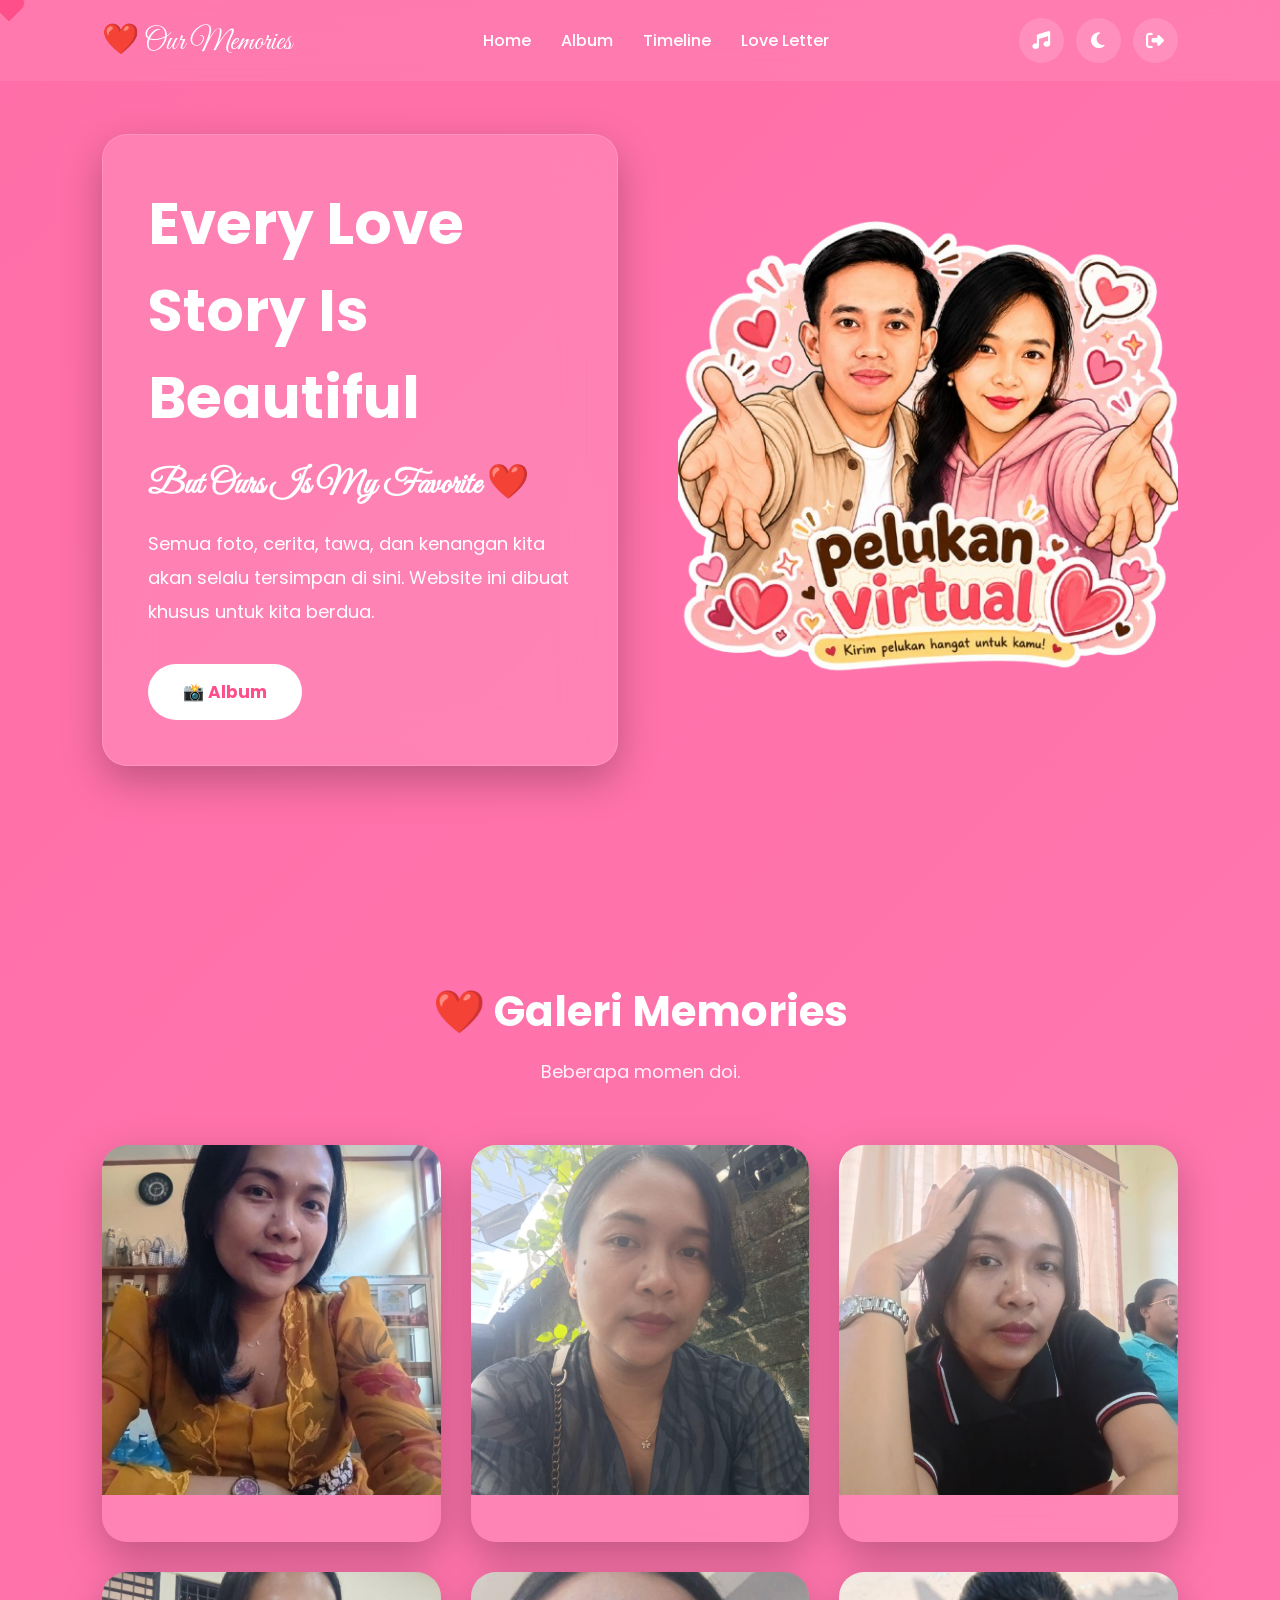
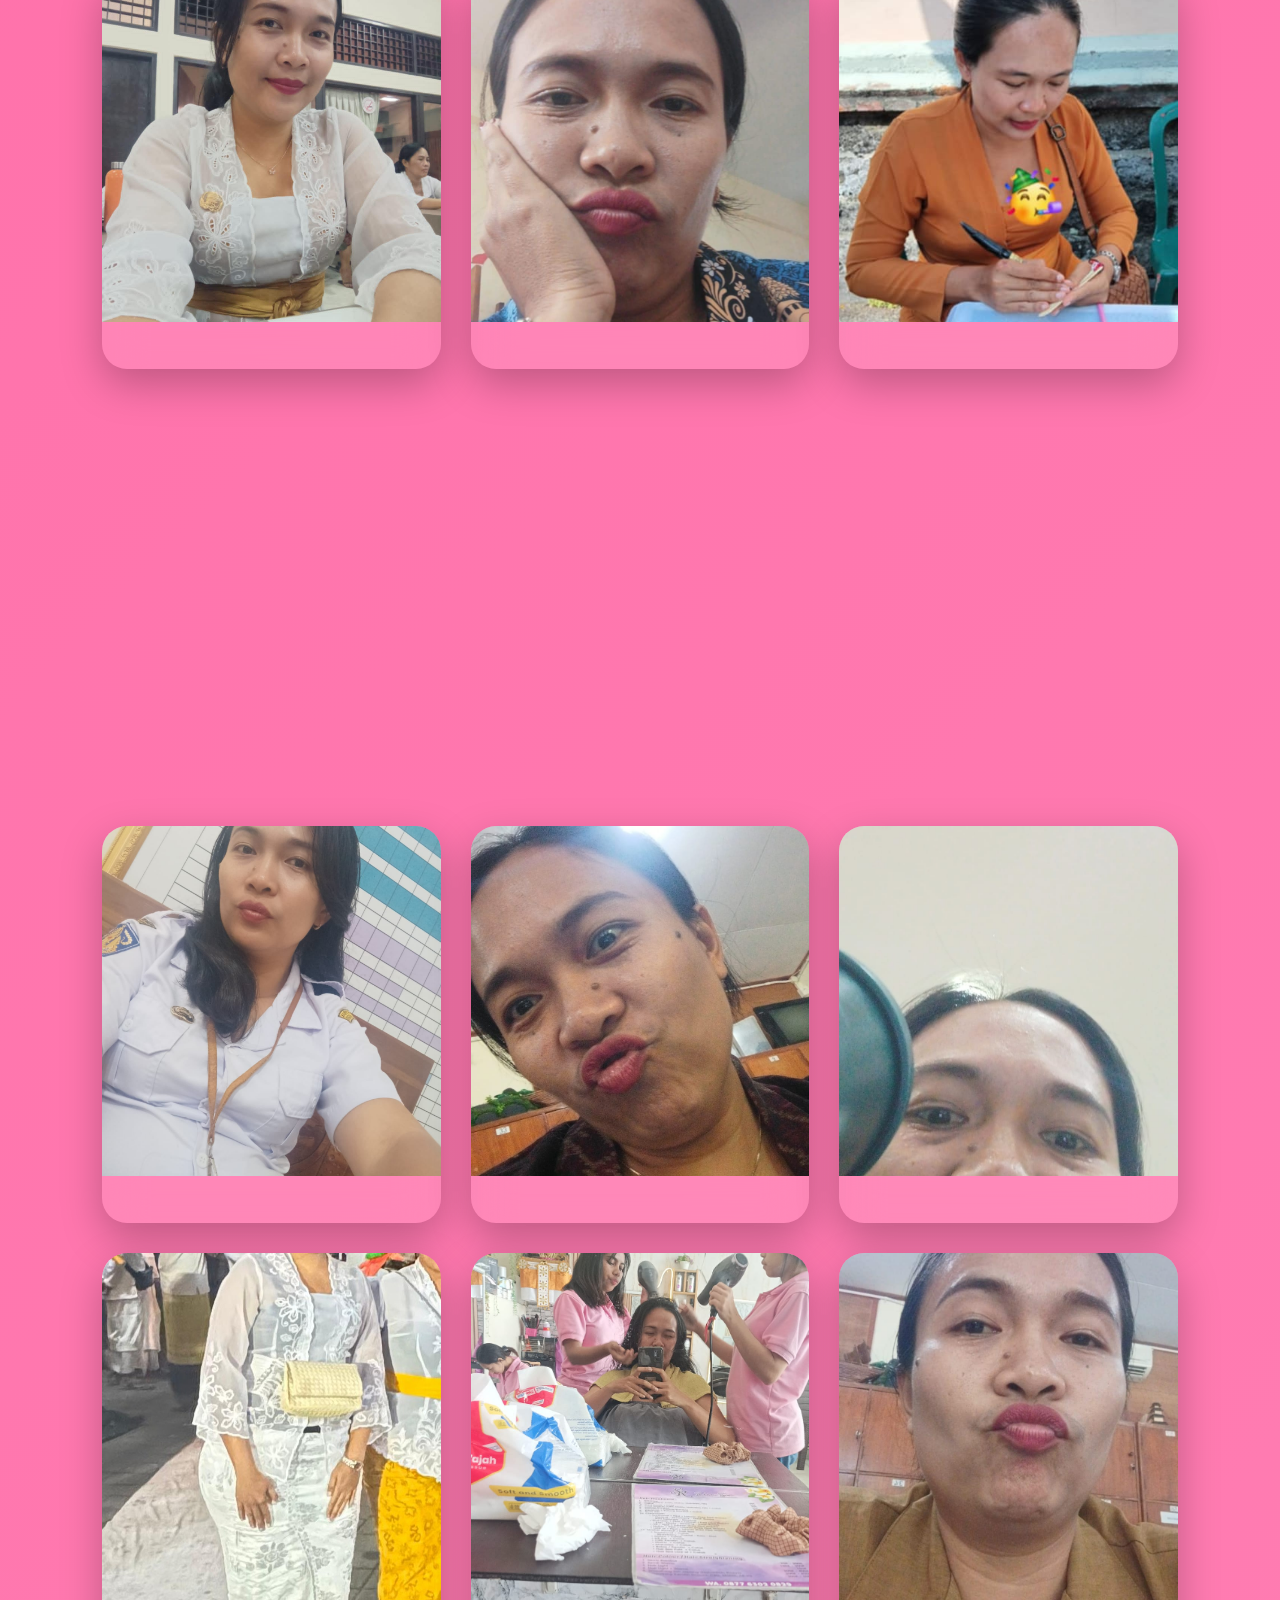
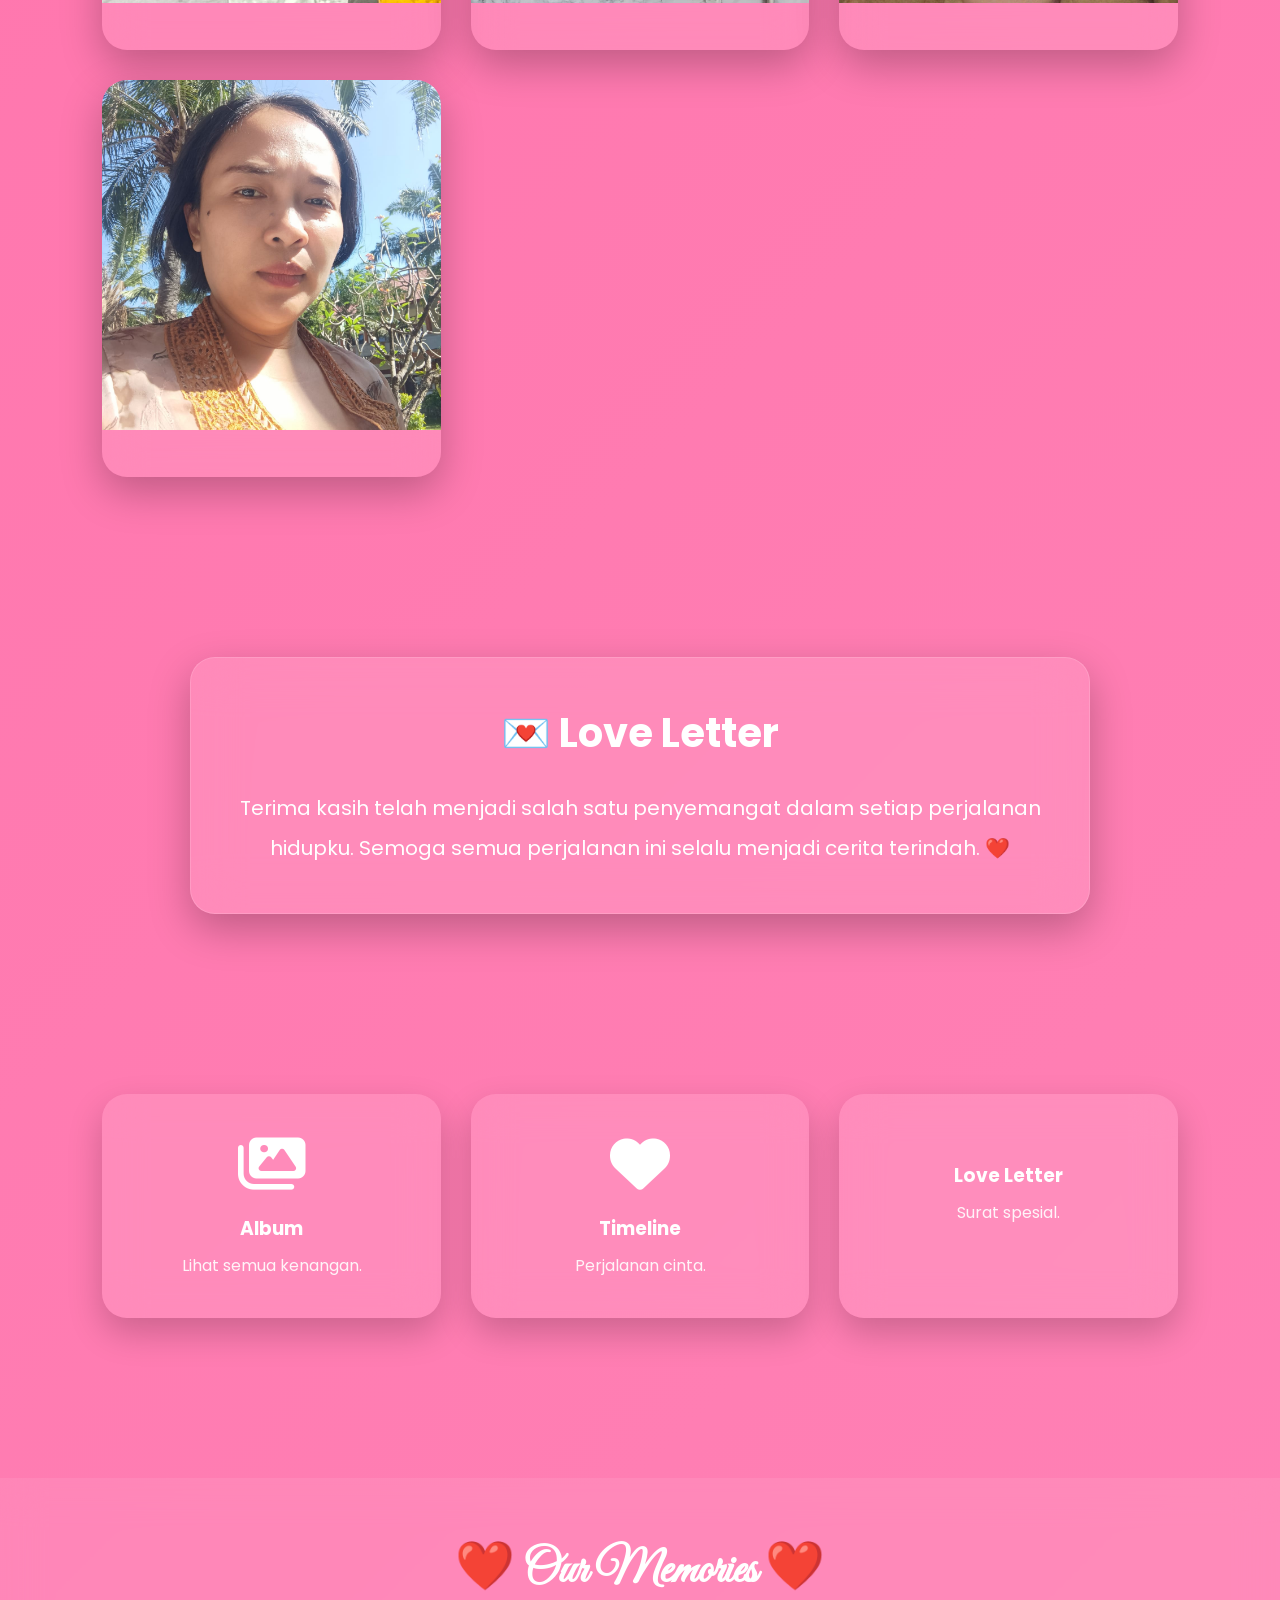
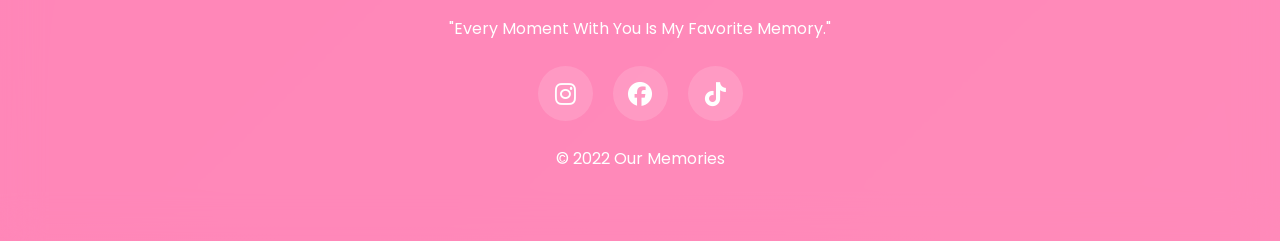
==== commit b5814ef2: "update website" ====
--- a/home.html
+++ b/home.html
@@ -204,6 +204,11 @@
 
         <div class="caption"></div>
       </div>
+      <div class="card">
+        <img src="assets/img/foto16.jpeg" />
+
+        <div class="caption"></div>
+      </div>
     </section>
 
     <!-- ================= LOVE LETTER ================= -->
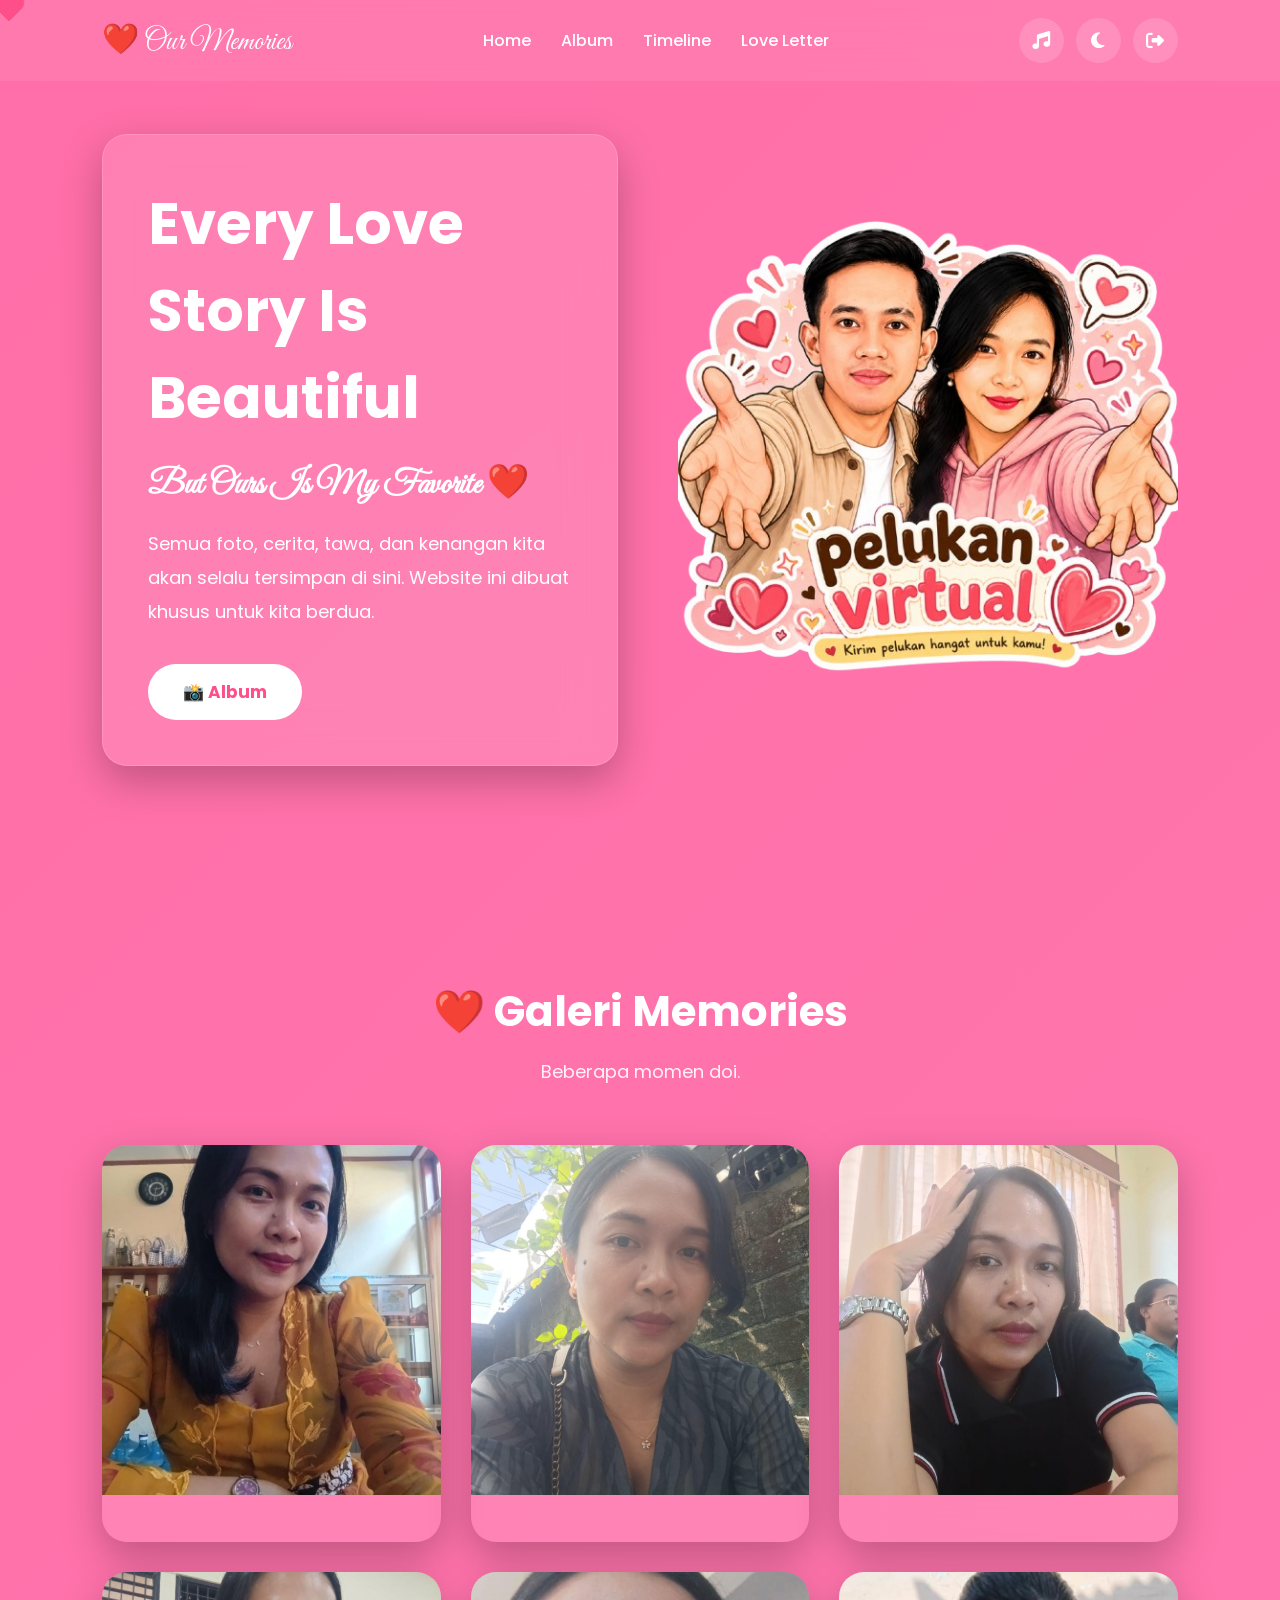
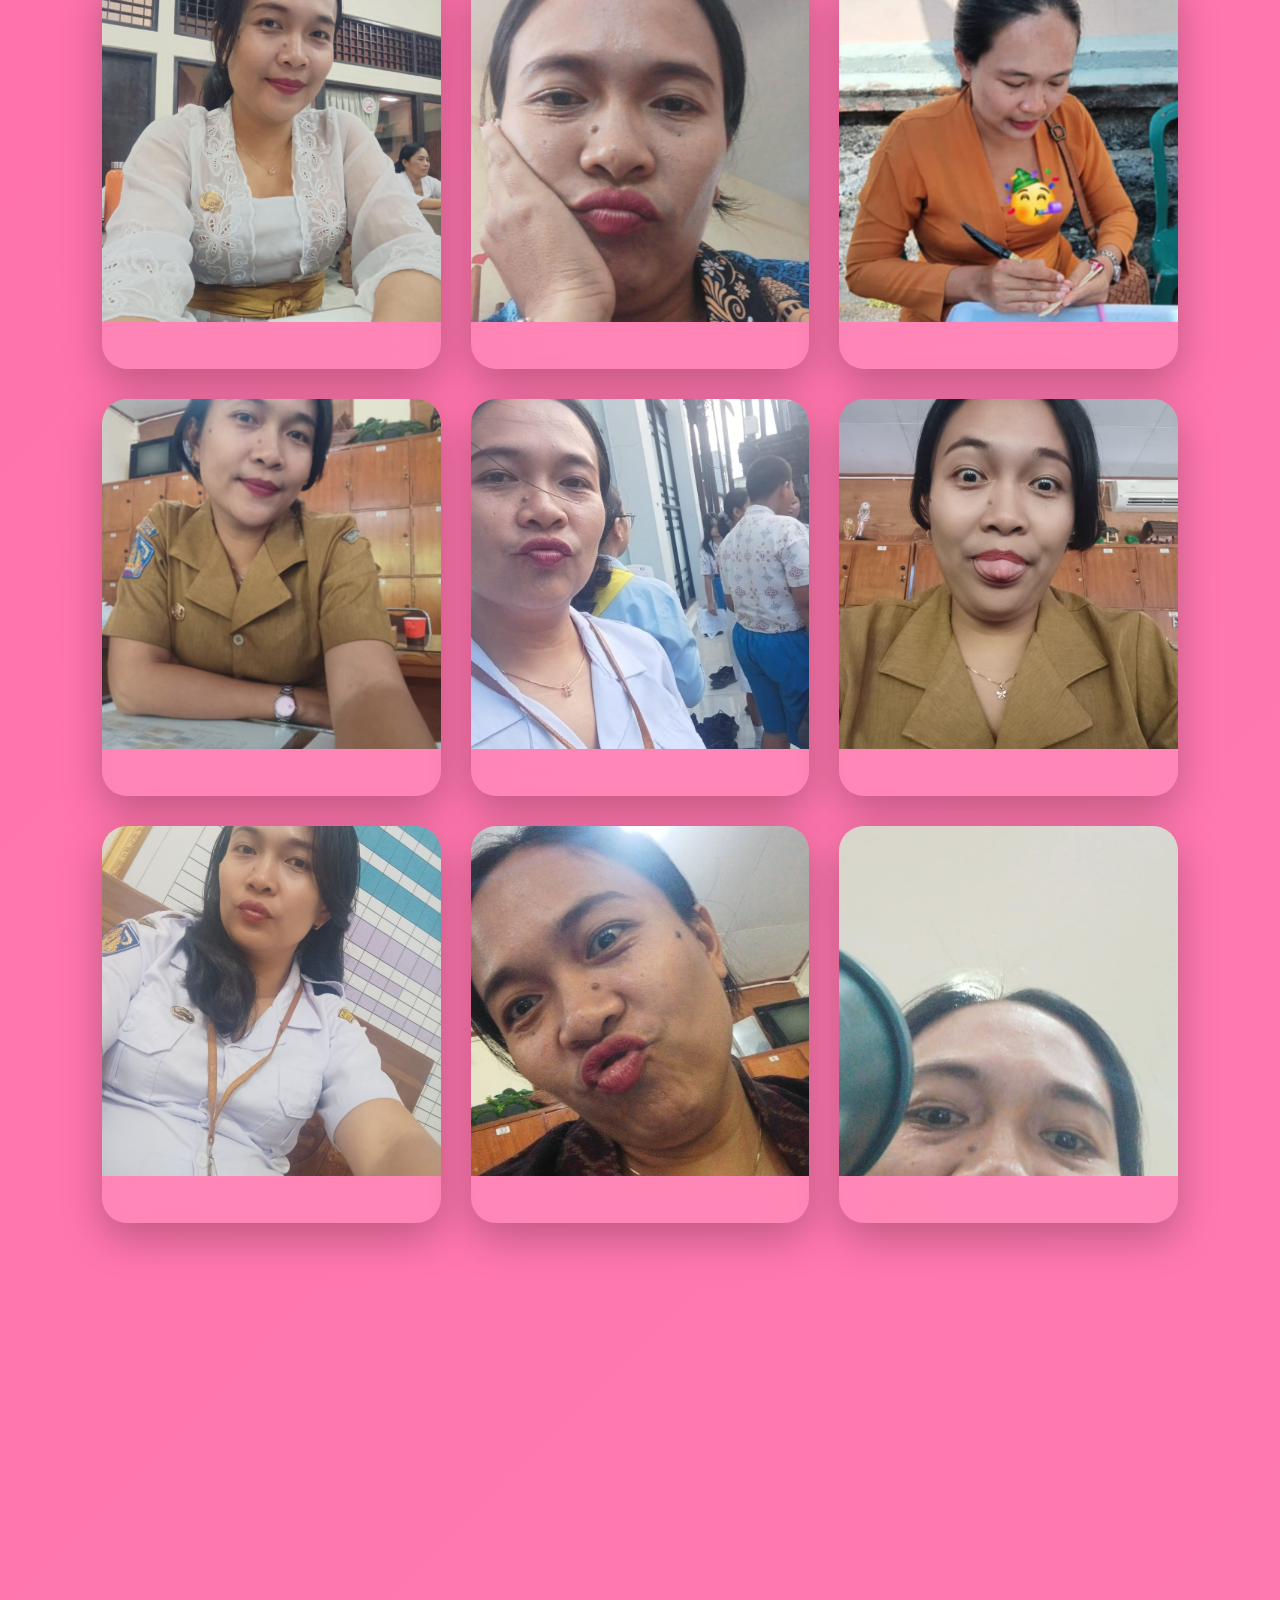
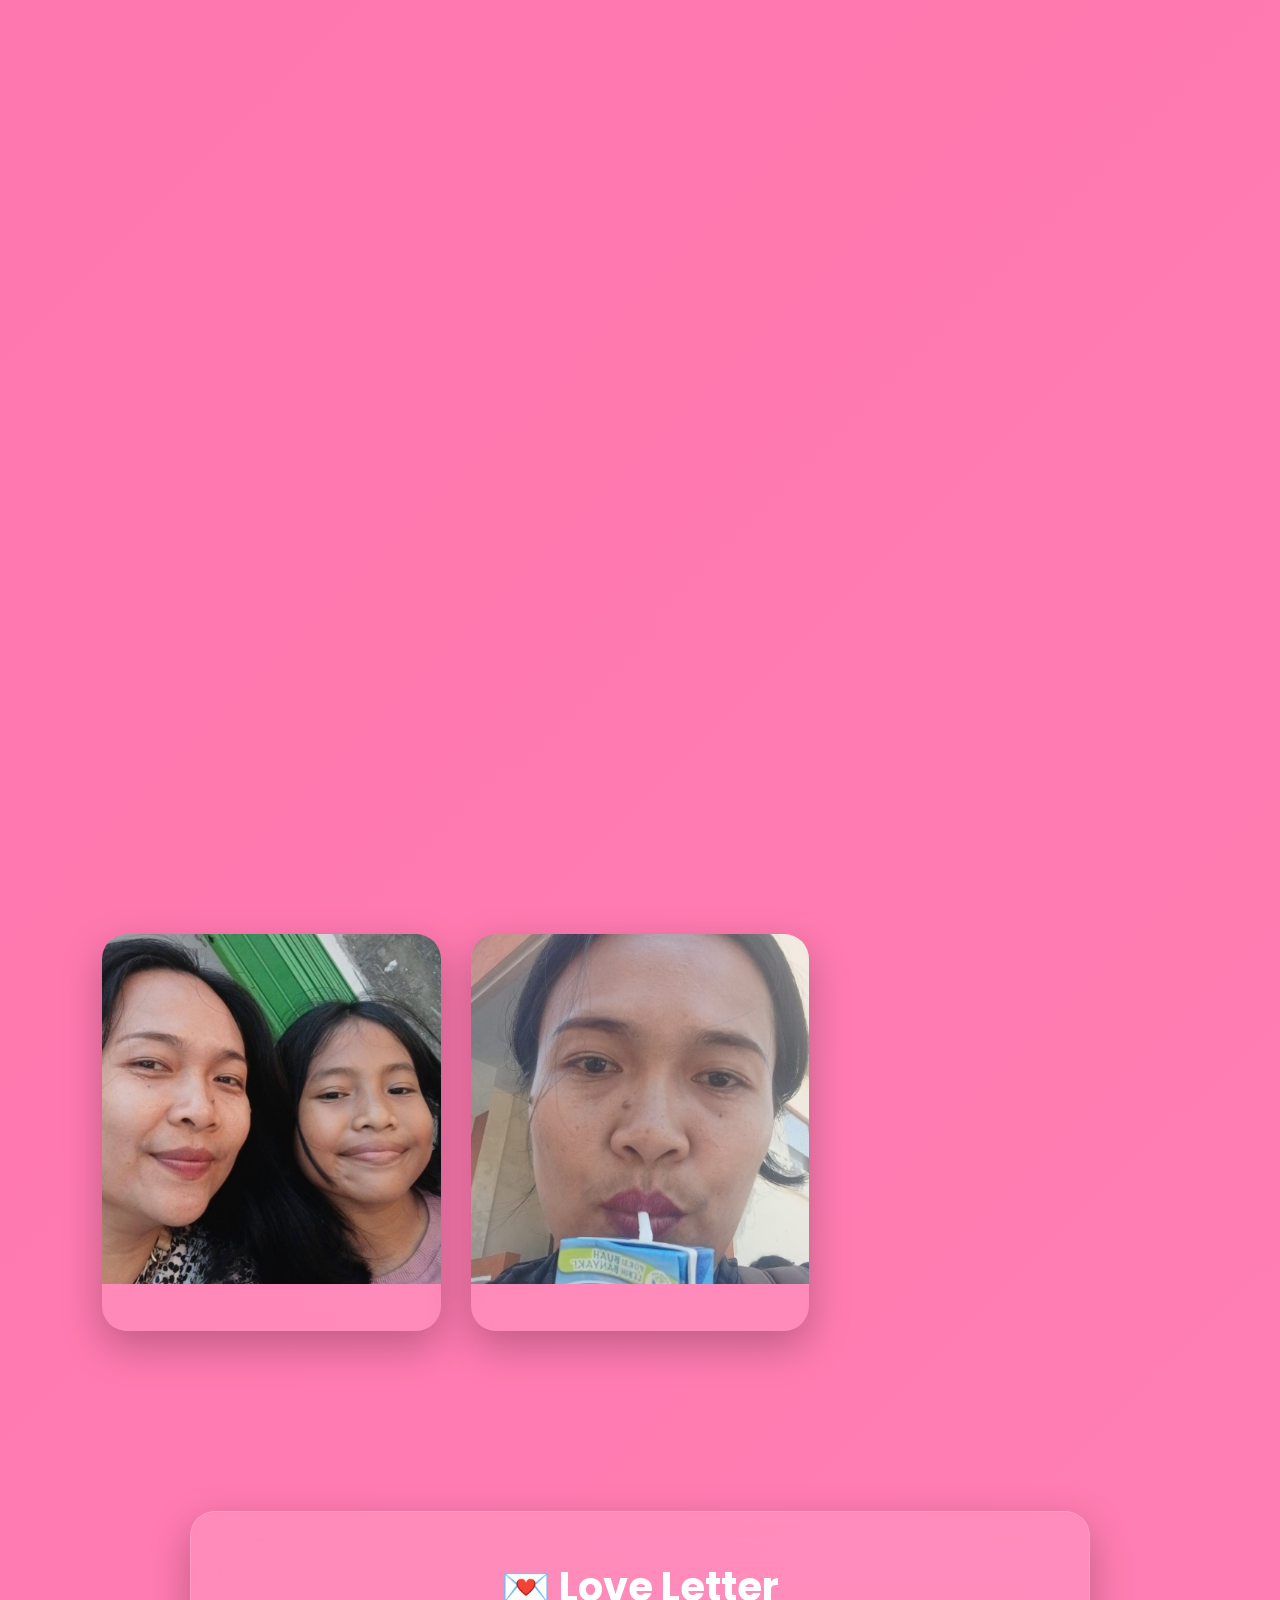
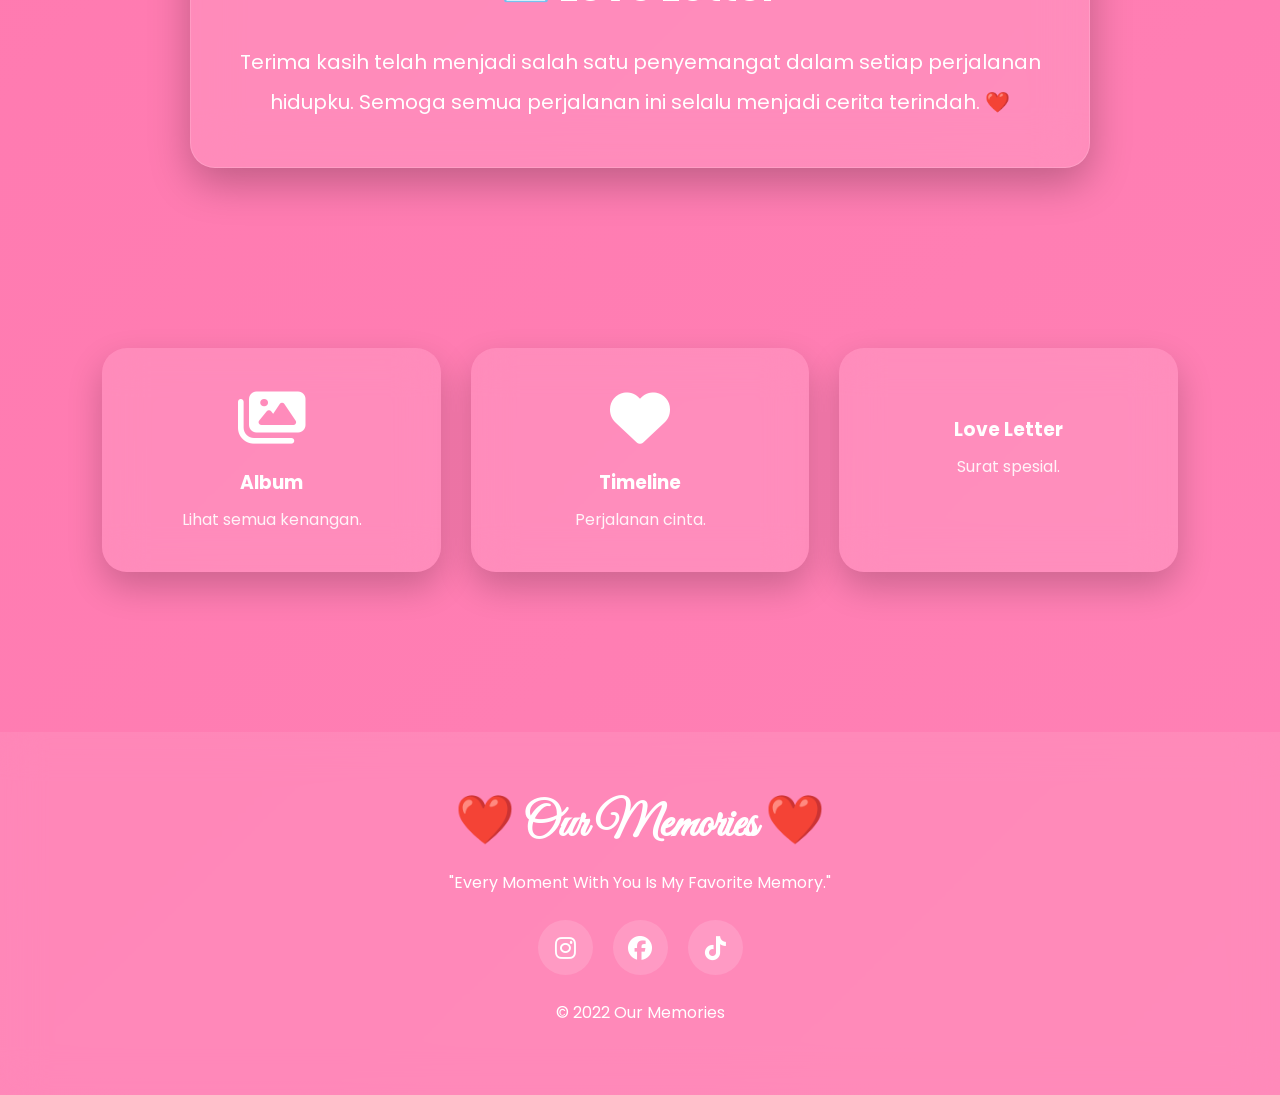
==== commit d289931c: "Update website" ====
--- a/home.html
+++ b/home.html
@@ -209,6 +209,41 @@
 
         <div class="caption"></div>
       </div>
+      <div class="card">
+        <img src="assets/img/foto17.jpg" />
+
+        <div class="caption"></div>
+      </div>
+      <div class="card">
+        <img src="assets/img/foto18.jpeg" />
+
+        <div class="caption"></div>
+      </div>
+      <div class="card">
+        <img src="assets/img/foto19.jpeg" />
+
+        <div class="caption"></div>
+      </div>
+      <div class="card">
+        <img src="assets/img/foto20.jpeg" />
+
+        <div class="caption"></div>
+      </div>
+      <div class="card">
+        <img src="assets/img/foto21.jpg" />
+
+        <div class="caption"></div>
+      </div>
+      <div class="card">
+        <img src="assets/img/foto22.jpg" />
+
+        <div class="caption"></div>
+      </div>
+      <div class="card">
+        <img src="assets/img/foto23.jpeg" />
+
+        <div class="caption"></div>
+      </div>
     </section>
 
     <!-- ================= LOVE LETTER ================= -->
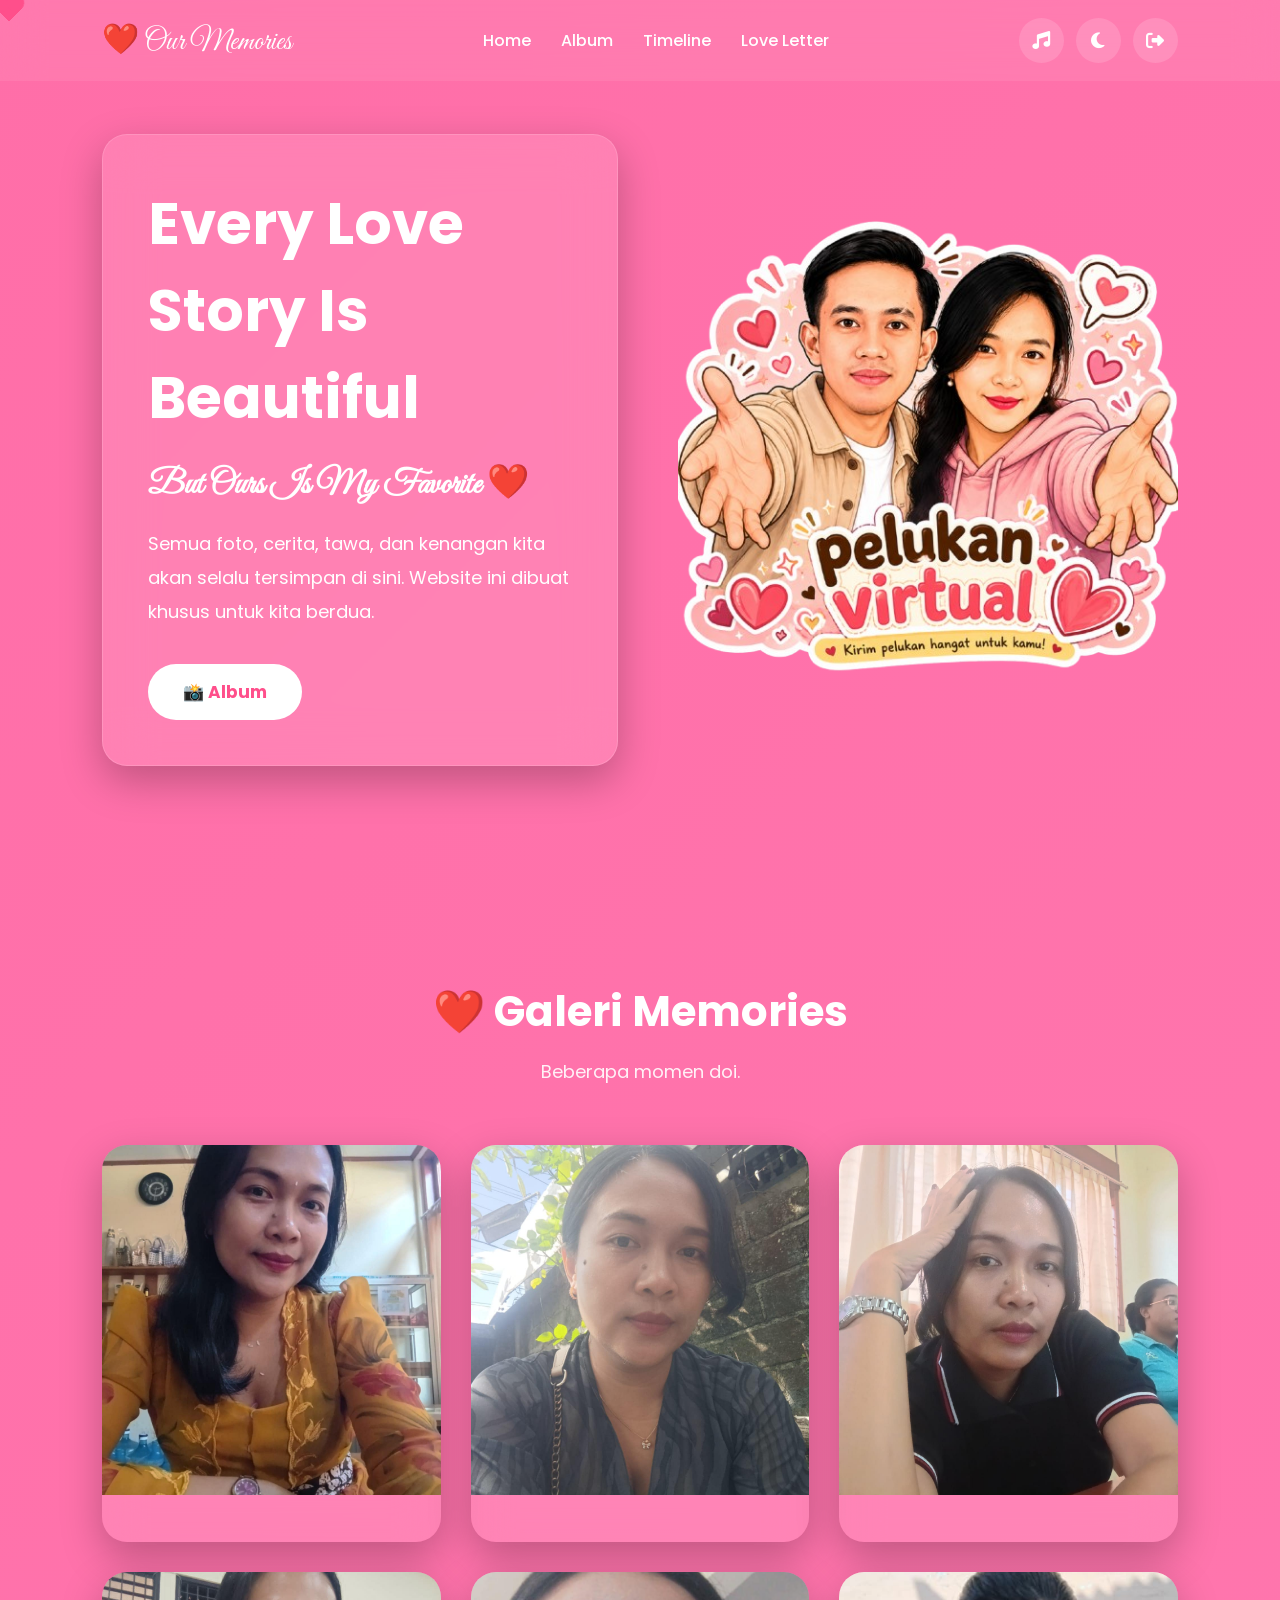
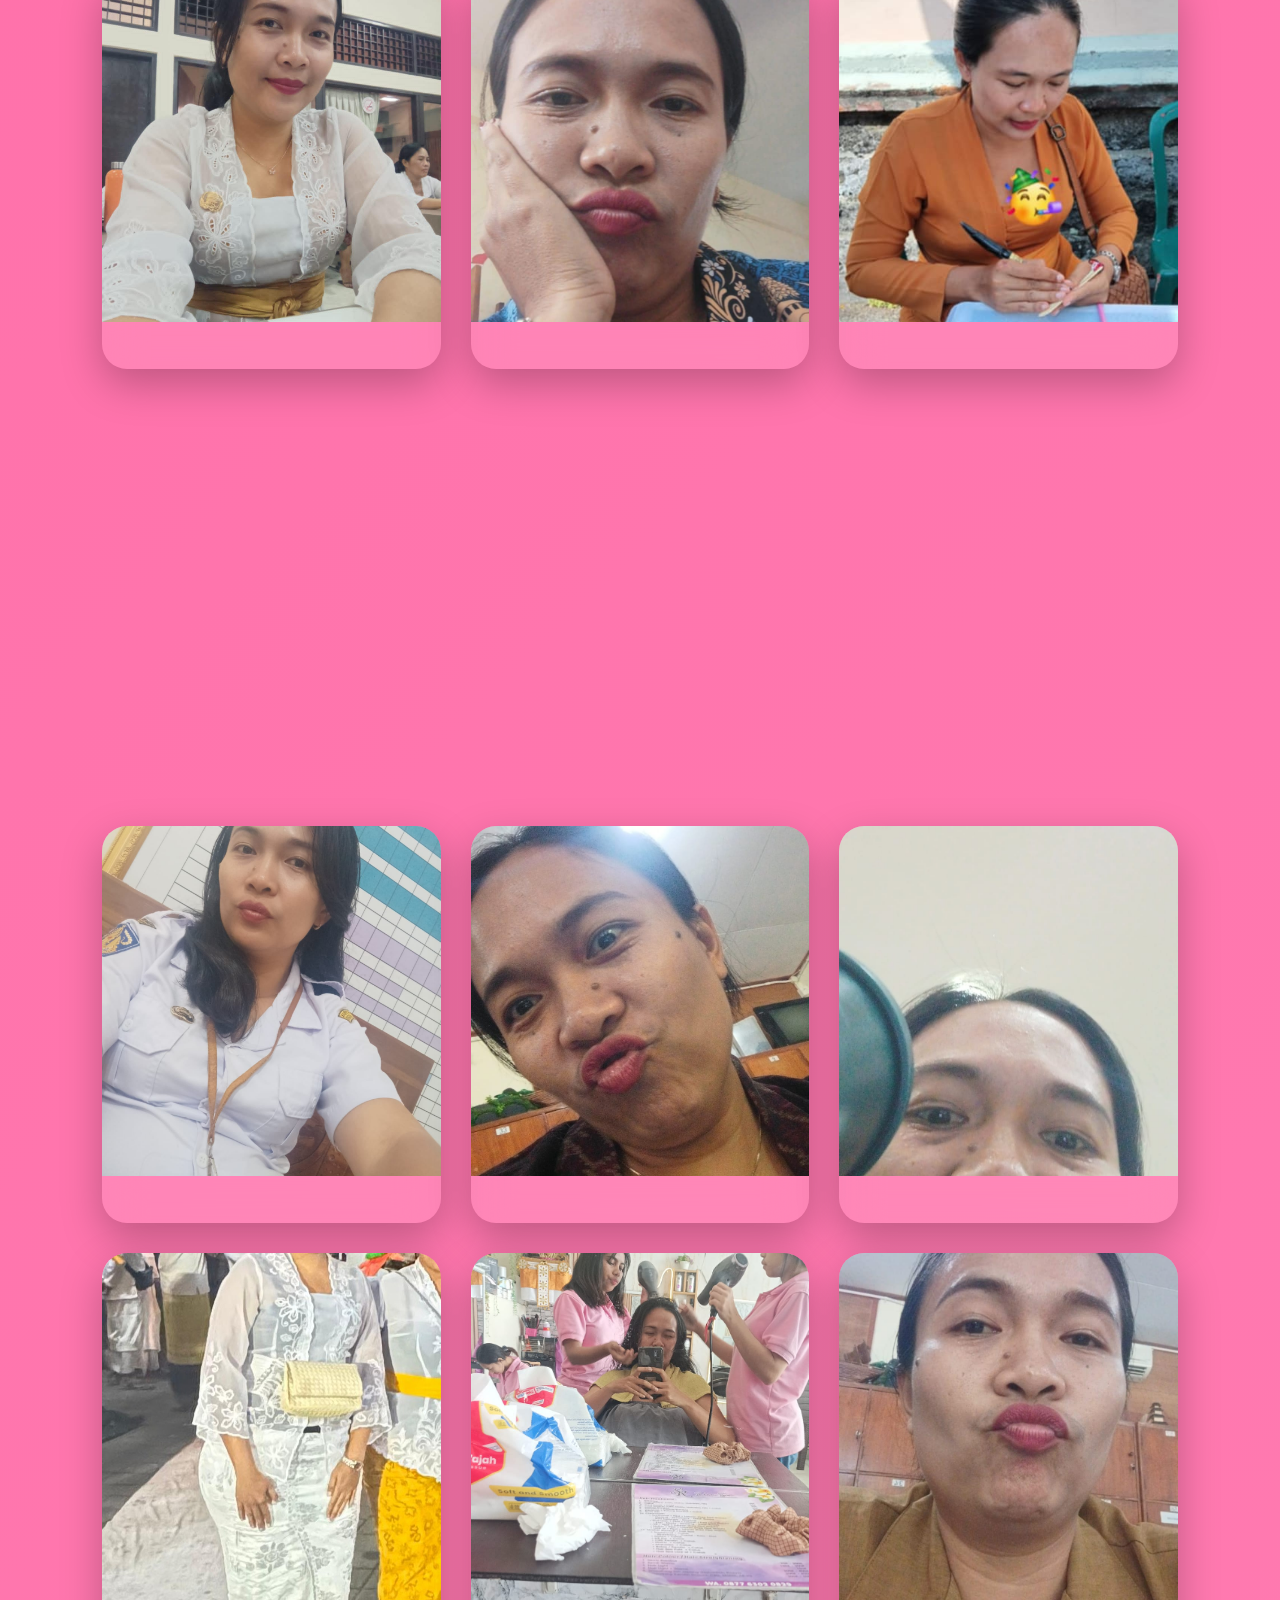
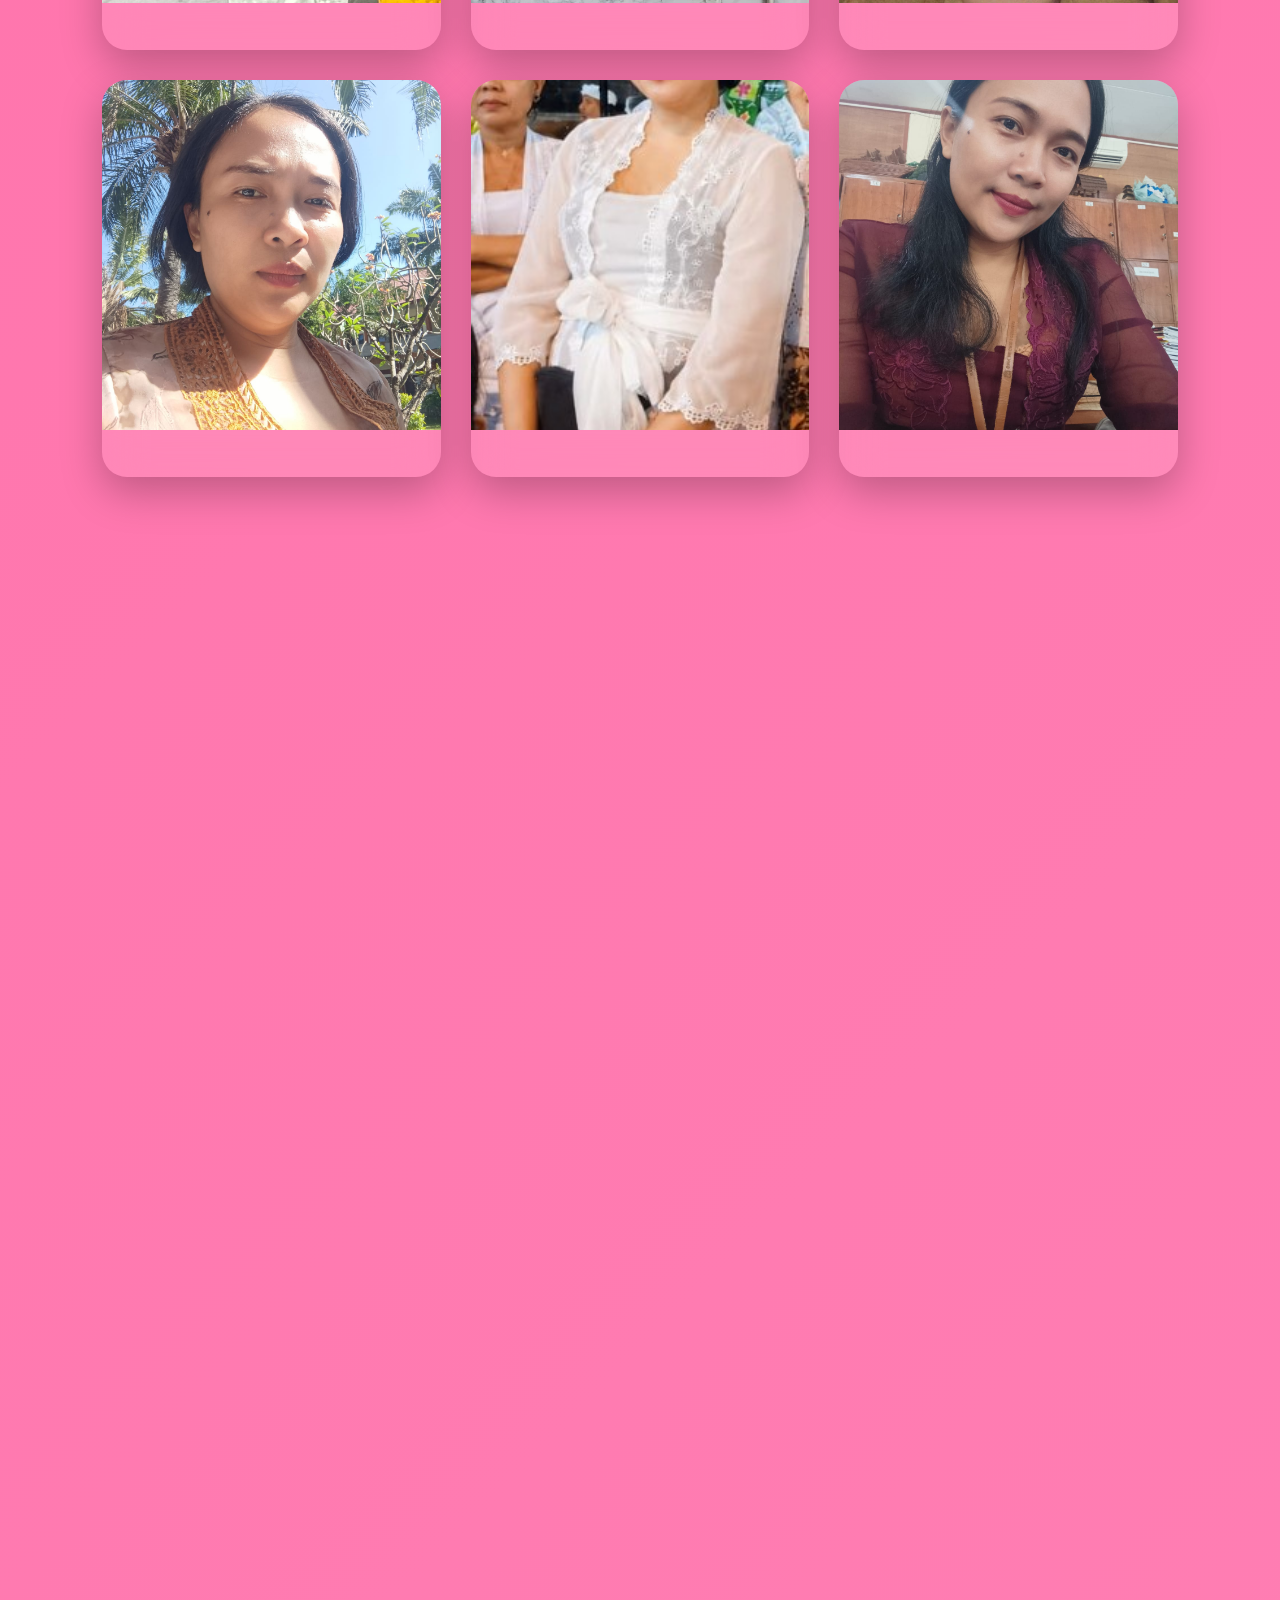
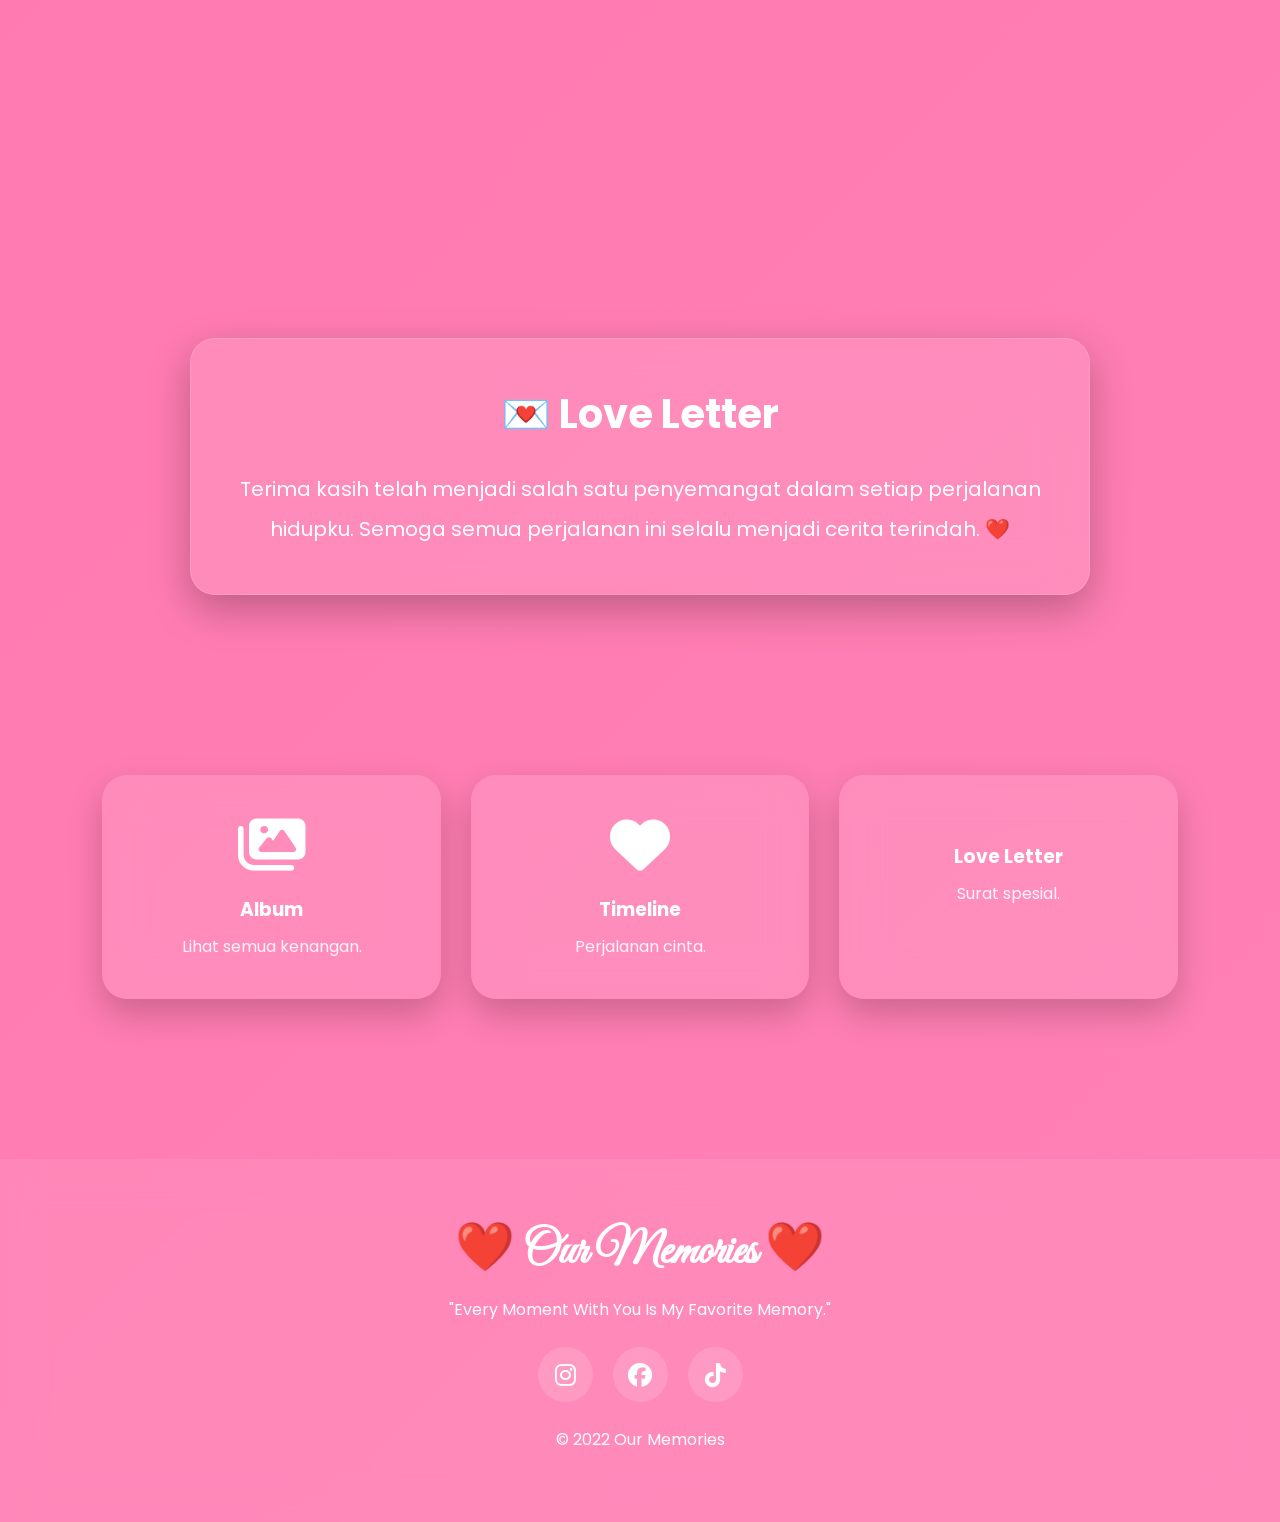
==== commit 476f346e: "update website" ====
--- a/home.html
+++ b/home.html
@@ -244,6 +244,26 @@
 
         <div class="caption"></div>
       </div>
+      <div class="card">
+        <img src="assets/img/foto24.jpeg" />
+
+        <div class="caption"></div>
+      </div>
+      <div class="card">
+        <img src="assets/img/foto25.jpeg" />
+
+        <div class="caption"></div>
+      </div>
+      <div class="card">
+        <img src="assets/img/foto26.jpeg" />
+
+        <div class="caption"></div>
+      </div>
+      <div class="card">
+        <img src="assets/img/foto27.jpeg" />
+
+        <div class="caption"></div>
+      </div>
     </section>
 
     <!-- ================= LOVE LETTER ================= -->
